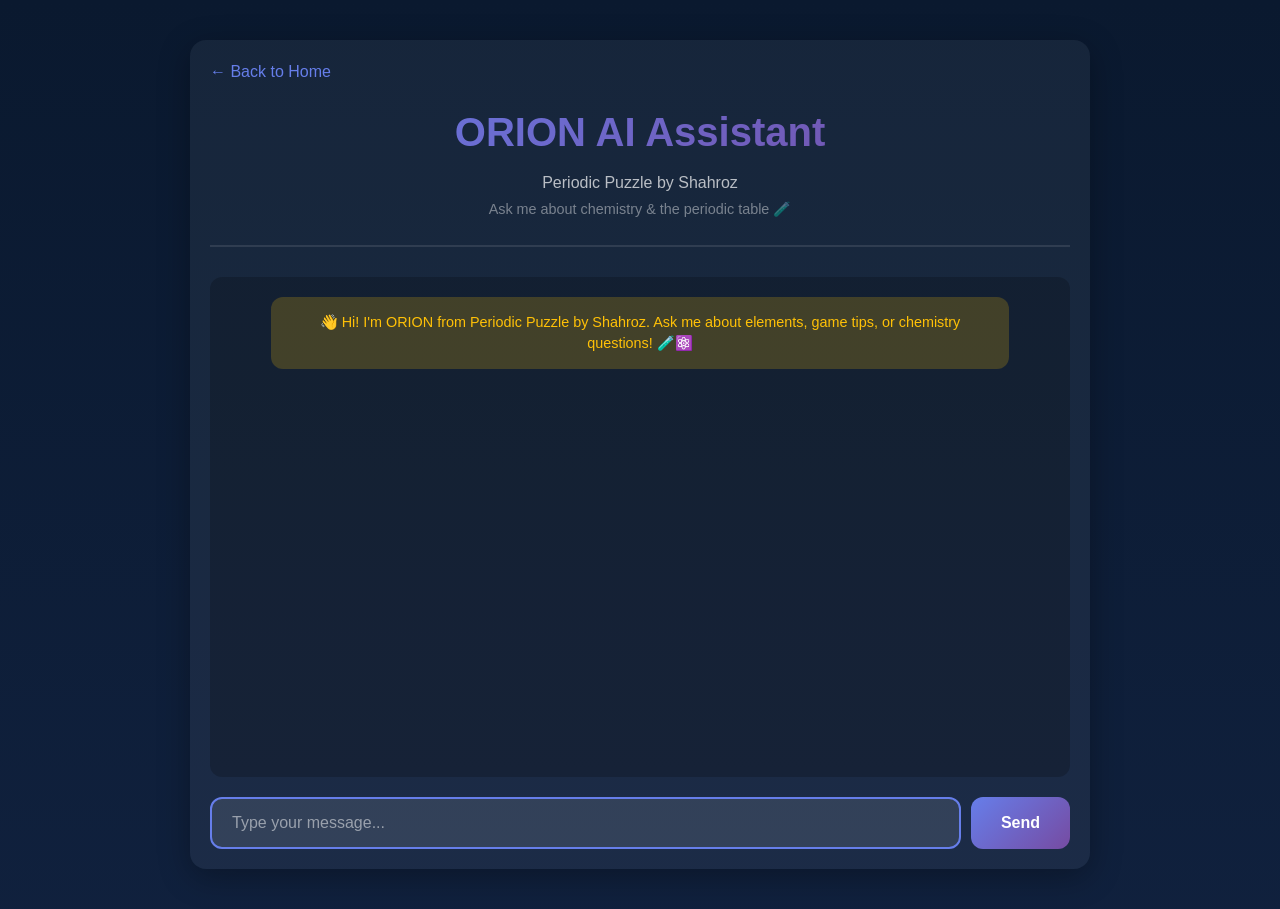
==== chat.html @ c354aa56 "Add files via upload" ====
<!DOCTYPE html>
<html lang="en">
<head>
  <meta charset="UTF-8">
  <meta name="viewport" content="width=device-width, initial-scale=1">
  <title>ORION AI - Periodic Puzzle Assistant</title>
  <link rel="stylesheet" href="./style.css">
  <link rel="icon" type="image/svg+xml" href="./logo.svg">
  <link rel="icon" type="image/png" href="./logo.png">
  
  <style>
    .chat-container {
      max-width: 900px;
      margin: 40px auto;
      padding: 20px;
      background: rgba(255, 255, 255, 0.05);
      border-radius: 16px;
      box-shadow: 0 8px 32px rgba(0, 0, 0, 0.3);
    }
    
    .chat-header {
      text-align: center;
      margin-bottom: 30px;
      padding-bottom: 20px;
      border-bottom: 2px solid rgba(255, 255, 255, 0.1);
    }
    
    .chat-header h1 {
      font-size: 2.5em;
      margin: 0 0 10px 0;
      background: linear-gradient(135deg, #667eea 0%, #764ba2 100%);
      -webkit-background-clip: text;
      -webkit-text-fill-color: transparent;
      background-clip: text;
    }
    
    .chat-header p {
      color: rgba(255, 255, 255, 0.7);
      margin: 5px 0;
    }
    
    .chat-messages {
      height: 500px;
      overflow-y: auto;
      padding: 20px;
      margin-bottom: 20px;
      background: rgba(0, 0, 0, 0.2);
      border-radius: 12px;
      display: flex;
      flex-direction: column;
      gap: 15px;
    }
    
    .message {
      padding: 15px 20px;
      border-radius: 12px;
      max-width: 80%;
      word-wrap: break-word;
      animation: fadeIn 0.3s ease-in;
    }
    
    @keyframes fadeIn {
      from {
        opacity: 0;
        transform: translateY(10px);
      }
      to {
        opacity: 1;
        transform: translateY(0);
      }
    }
    
    .message.user {
      background: linear-gradient(135deg, #667eea 0%, #764ba2 100%);
      color: white;
      align-self: flex-end;
      margin-left: auto;
    }
    
    .message.assistant {
      background: rgba(255, 255, 255, 0.1);
      color: white;
      align-self: flex-start;
      border-left: 3px solid #667eea;
    }
    
    .message.system {
      background: rgba(255, 193, 7, 0.2);
      color: #ffc107;
      align-self: center;
      text-align: center;
      font-size: 0.9em;
      max-width: 90%;
    }
    
    .message.error {
      background: rgba(244, 67, 54, 0.2);
      color: #f44336;
      align-self: center;
      border-left: 3px solid #f44336;
    }
    
    .chat-input-container {
      display: flex;
      gap: 10px;
    }
    
    .chat-input {
      flex: 1;
      padding: 15px 20px;
      border: 2px solid rgba(255, 255, 255, 0.2);
      border-radius: 12px;
      background: rgba(255, 255, 255, 0.05);
      color: white;
      font-size: 16px;
      transition: all 0.3s ease;
    }
    
    .chat-input:focus {
      outline: none;
      border-color: #667eea;
      background: rgba(255, 255, 255, 0.1);
    }
    
    .chat-input::placeholder {
      color: rgba(255, 255, 255, 0.5);
    }
    
    .send-btn {
      padding: 15px 30px;
      background: linear-gradient(135deg, #667eea 0%, #764ba2 100%);
      color: white;
      border: none;
      border-radius: 12px;
      font-size: 16px;
      font-weight: 600;
      cursor: pointer;
      transition: all 0.3s ease;
    }
    
    .send-btn:hover {
      transform: translateY(-2px);
      box-shadow: 0 5px 20px rgba(102, 126, 234, 0.4);
    }
    
    .send-btn:active {
      transform: translateY(0);
    }
    
    .send-btn:disabled {
      opacity: 0.5;
      cursor: not-allowed;
      transform: none;
    }
    
    .typing-indicator {
      display: none;
      align-items: center;
      gap: 5px;
      padding: 15px 20px;
      background: rgba(255, 255, 255, 0.1);
      border-radius: 12px;
      max-width: 80px;
      align-self: flex-start;
    }
    
    .typing-indicator.active {
      display: flex;
    }
    
    .typing-dot {
      width: 8px;
      height: 8px;
      background: #667eea;
      border-radius: 50%;
      animation: typingDot 1.4s infinite;
    }
    
    .typing-dot:nth-child(2) {
      animation-delay: 0.2s;
    }
    
    .typing-dot:nth-child(3) {
      animation-delay: 0.4s;
    }
    
    @keyframes typingDot {
      0%, 60%, 100% {
        transform: translateY(0);
        opacity: 0.7;
      }
      30% {
        transform: translateY(-10px);
        opacity: 1;
      }
    }
    
    .back-link {
      display: inline-block;
      margin-bottom: 20px;
      color: #667eea;
      text-decoration: none;
      font-weight: 500;
      transition: all 0.3s ease;
    }
    
    .back-link:hover {
      color: #764ba2;
      transform: translateX(-5px);
    }
    
    /* Scrollbar styling */
    .chat-messages::-webkit-scrollbar {
      width: 8px;
    }
    
    .chat-messages::-webkit-scrollbar-track {
      background: rgba(0, 0, 0, 0.2);
      border-radius: 10px;
    }
    
    .chat-messages::-webkit-scrollbar-thumb {
      background: rgba(102, 126, 234, 0.5);
      border-radius: 10px;
    }
    
    .chat-messages::-webkit-scrollbar-thumb:hover {
      background: rgba(102, 126, 234, 0.7);
    }
  </style>
</head>
<body>
  <div class="chat-container">
    <a href="./index.html" class="back-link">← Back to Home</a>
    
    <div class="chat-header">
      <h1>ORION AI Assistant</h1>
      <p>Periodic Puzzle by Shahroz</p>
      <p style="font-size: 0.9em; opacity: 0.6;">Ask me about chemistry & the periodic table 🧪</p>
    </div>
    
    <div class="chat-messages" id="chatMessages">
      <div class="message system">
        👋 Hi! I'm ORION from Periodic Puzzle by Shahroz. Ask me about elements, game tips, or chemistry questions! 🧪⚛️
      </div>
    </div>
    
    <div class="typing-indicator" id="typingIndicator">
      <div class="typing-dot"></div>
      <div class="typing-dot"></div>
      <div class="typing-dot"></div>
    </div>
    
    <div class="chat-input-container">
      <input 
        type="text" 
        class="chat-input" 
        id="chatInput" 
        placeholder="Type your message..."
        autocomplete="off"
      />
      <button class="send-btn" id="sendBtn">Send</button>
    </div>
  </div>
  
  <!-- API Configuration -->
  <script src="./api-config.js"></script>
  <script src="./chat.js"></script>
</body>
</html>
---- style.css ----
:root {
	/* Palette (existing colors) */
	--bg: #0a192f;
	--bg-2: #112240;
	--panel: #0f253a;
	--panel-2: #071428;
	--text: #e6f1ff;
	--muted: #cfeef0;
	--accent: #64ffda;

	/* Hero palette (keeps your existing theme, adds a modern gradient) */
	--hero-a: #6d28d9;
	--hero-b: #2563eb;
	--hero-c: #22c55e;
	--glass: rgba(255, 255, 255, 0.10);
	--glass-2: rgba(255, 255, 255, 0.14);
	--glass-border: rgba(255, 255, 255, 0.16);
	--ring: rgba(255, 255, 255, 0.22);

	/* Responsive sizing */
	--tile: 44px;
	--grid-cell: 52px;
	--grid-gap: 6px;

	/* Radii / shadows (reused existing values) */
	--r-sm: 6px;
	--r-md: 10px;
	--r-lg: 12px;
	--shadow-lg: 0 10px 30px rgba(0,0,0,0.6);
	--shadow-lg-2: 0 10px 30px rgba(0,0,0,0.7);
}

*,
*::before,
*::after {
	box-sizing: border-box;
}

body {
	background-color: var(--bg);
	background-image: linear-gradient(180deg, var(--bg) 0%, var(--bg-2) 120%);
	color: var(--text);
	font-family: "Helvetica Neue", Helvetica, Arial, sans-serif;
	line-height: 1.45;
	margin: 0;
}

/* Intro page: fill viewport so no empty bottom area */
body.page-intro {
	min-height: 100vh;
	display: flex;
	flex-direction: column;
	background:
		radial-gradient(900px 450px at 12% 35%, rgba(109, 40, 217, 0.55), transparent 60%),
		radial-gradient(700px 380px at 78% 30%, rgba(37, 99, 235, 0.55), transparent 55%),
		radial-gradient(520px 420px at 78% 82%, rgba(34, 197, 94, 0.38), transparent 55%),
		linear-gradient(110deg, rgba(16, 24, 64, 0.95), rgba(10, 25, 47, 0.90));
}

/* Game page: match intro background + remove bottom empty space */
body.page-game {
	min-height: 100vh;
	display: flex;
	flex-direction: column;
	background:
		radial-gradient(900px 450px at 12% 35%, rgba(109, 40, 217, 0.40), transparent 60%),
		radial-gradient(700px 380px at 78% 30%, rgba(37, 99, 235, 0.40), transparent 55%),
		radial-gradient(520px 420px at 78% 82%, rgba(34, 197, 94, 0.26), transparent 55%),
		linear-gradient(110deg, rgba(16, 24, 64, 0.92), rgba(10, 25, 47, 0.90));
}

body.page-game .site-main {
	flex: 1;
}

body.page-game .site-footer {
	margin-top: auto;
}

body.page-intro .site-hero {
	flex: 1;
	padding-bottom: 40px;
}

body.page-intro .site-footer {
	margin-top: auto;
}

/* Difficulty selector styles */
.difficulty-selector {
	margin: 20px 0;
}

.difficulty-options {
	display: flex;
	gap: 12px;
	justify-content: center;
	flex-wrap: wrap;
}

.difficulty-btn {
	display: flex;
	flex-direction: column;
	align-items: center;
	gap: 6px;
	padding: 12px 20px;
	background: var(--panel);
	border: 2px solid rgba(255, 255, 255, 0.1);
	border-radius: var(--r-md);
	color: var(--text);
	cursor: pointer;
	transition: all 0.3s ease;
	min-width: 100px;
}

.difficulty-btn:hover {
	border-color: var(--accent);
	transform: translateY(-2px);
	box-shadow: 0 4px 12px rgba(100, 255, 218, 0.2);
}

.difficulty-btn.active {
	border-color: var(--accent);
	background: rgba(100, 255, 218, 0.1);
	box-shadow: 0 0 20px rgba(100, 255, 218, 0.3);
}

.difficulty-emoji {
	font-size: 32px;
	transition: transform 0.3s ease;
	filter: grayscale(0.5);
}

.difficulty-btn.active .difficulty-emoji {
	filter: grayscale(0);
	transform: scale(1.2);
	animation: difficultyPulse 0.5s ease;
}

.difficulty-btn:hover .difficulty-emoji {
	filter: grayscale(0);
	transform: scale(1.1);
}

@keyframes difficultyPulse {
	0%, 100% { transform: scale(1.2); }
	50% { transform: scale(1.35); }
}

.difficulty-label {
	font-weight: 600;
	font-size: 14px;
	text-transform: uppercase;
	letter-spacing: 0.5px;
}

.difficulty-time {
	font-size: 12px;
	opacity: 0.7;
	color: var(--muted);
}

/* --- Modern hero + nav (reference-like look) --- */
.site-hero {
	position: relative;
	overflow: hidden;
	padding: 18px 0 110px;
	background:
		radial-gradient(900px 450px at 12% 35%, rgba(109, 40, 217, 0.55), transparent 60%),
		radial-gradient(700px 380px at 78% 30%, rgba(37, 99, 235, 0.55), transparent 55%),
		radial-gradient(520px 420px at 78% 82%, rgba(34, 197, 94, 0.38), transparent 55%),
		linear-gradient(110deg, rgba(16, 24, 64, 0.95), rgba(10, 25, 47, 0.90));
}

.site-hero::after {
	content: "";
	position: absolute;
	left: -8vw;
	right: -8vw;
	bottom: -1px;
	height: 120px;
	background: linear-gradient(180deg, rgba(10, 25, 47, 0) 0%, rgba(10, 25, 47, 0.85) 45%, rgba(10, 25, 47, 1) 100%);
	transform: skewY(-7deg);
	transform-origin: bottom left;
}

/* Intro mobile layout */
@media (max-width: 640px) {
	body.page-intro .hero-inner {
		padding: 0 14px;
	}

	body.page-intro .site-hero {
		padding: 14px 0 64px;
	}

	body.page-intro .top-nav {
		border-radius: 22px;
		padding: 10px 12px;
		gap: 10px;
		flex-wrap: wrap;
	}

	body.page-intro .brand {
		min-width: 0;
		flex: 1 1 auto;
	}

	body.page-intro .brand-text {
		font-size: 14px;
	}

	body.page-intro .pill--status {
		display: none;
	}

	body.page-intro .nav-actions {
		width: 100%;
		justify-content: flex-end;
	}

	body.page-intro .hero-grid {
		grid-template-columns: 1fr;
		padding: 26px 0 0;
		gap: 16px;
	}

	body.page-intro .hero-title {
		font-size: 40px;
	}

	body.page-intro .hero-subtitle {
		font-size: 15px;
		margin-bottom: 18px;
	}

	body.page-intro .hero-ctas {
		gap: 10px;
	}

	body.page-intro .cta {
		width: 100%;
	}

	body.page-intro .hero-art {
		min-height: 180px;
		opacity: 0.92;
	}

	body.page-intro .ring--1 {
		width: 190px;
		height: 190px;
		top: 18px;
		right: 10px;
	}

	body.page-intro .ring--2 {
		display: none;
	}

	body.page-intro .orb--1 {
		left: 16px;
		top: 20px;
		width: 52px;
		height: 52px;
	}

	body.page-intro .orb--2 {
		left: auto;
		right: 18px;
		bottom: 26px;
	}

	body.page-intro .sticks {
		right: 12px;
		bottom: 18px;
		transform: rotate(-10deg);
	}

	body.page-intro .stick {
		width: 56px;
		height: 5px;
	}

	body.page-intro .intro-ownership {
		width: 100%;
		justify-content: center;
	}

	body.page-intro .site-footer {
		margin: 10px auto 14px;
		padding: 10px 14px;
	}
}

@media (max-width: 380px) {
	body.page-intro .hero-title {
		font-size: 34px;
	}
}

.hero-inner {
	max-width: 1400px;
	width: min(96vw, 1400px);
	margin: 0 auto;
	padding: 0 28px;
	position: relative;
	z-index: 1;
}

.top-nav {
	display: flex;
	align-items: center;
	justify-content: space-between;
	gap: 16px;
	padding: 10px 12px;
	border-radius: 999px;
	border: 1px solid var(--glass-border);
	background: rgba(255, 255, 255, 0.06);
	backdrop-filter: blur(10px);
}

.brand {
	display: inline-flex;
	align-items: center;
	gap: 10px;
	min-width: 200px;
}

.brand-mark {
	width: 28px;
	height: 28px;
	border-radius: 10px;
	background: linear-gradient(135deg, rgba(100, 255, 218, 0.95), rgba(37, 99, 235, 0.95));
	box-shadow: 0 12px 30px rgba(0, 0, 0, 0.35);
	position: relative;
	overflow: hidden;
	display: grid;
	place-items: center;
	border: 1px solid rgba(255, 255, 255, 0.18);
}

/* Custom logo mark (license-safe, generated in CSS) */
.brand-mark::before {
	content: "";
	position: absolute;
	inset: -30%;
	background:
		radial-gradient(circle at 35% 35%, rgba(255, 255, 255, 0.65), rgba(255, 255, 255, 0) 55%),
		radial-gradient(circle at 75% 75%, rgba(255, 255, 255, 0.35), rgba(255, 255, 255, 0) 60%);
	opacity: 0.75;
	transform: rotate(18deg);
}

.brand-mark::after {
	content: "P";
	position: relative;
	font-weight: 900;
	font-size: 15px;
	line-height: 1;
	letter-spacing: -0.04em;
	color: rgba(10, 25, 47, 0.92);
	text-shadow: 0 1px 0 rgba(255, 255, 255, 0.25);
}

.brand-text {
	font-weight: 800;
	letter-spacing: 0.2px;
}

.nav-actions {
	display: inline-flex;
	align-items: center;
	gap: 10px;
	flex-wrap: wrap;
	justify-content: flex-end;
}

.nav-link {
	color: rgba(230, 241, 255, 0.88);
	text-decoration: none;
	font-weight: 600;
	font-size: 14px;
	padding: 8px 10px;
	border-radius: 999px;
	border: 1px solid transparent;
	transition: background-color 180ms ease, border-color 180ms ease, transform 180ms ease;
}

.nav-link:hover {
	background: rgba(255, 255, 255, 0.08);
	border-color: rgba(255, 255, 255, 0.14);
	transform: translateY(-1px);
}

.pill {
	display: inline-flex;
	align-items: center;
	justify-content: center;
	padding: 8px 12px;
	border-radius: 999px;
	font-size: 13px;
	font-weight: 700;
	text-decoration: none;
	border: 1px solid var(--glass-border);
	background: rgba(255, 255, 255, 0.08);
	color: rgba(230, 241, 255, 0.95);
}

.pill--status {
	padding: 6px 10px;
	font-size: 12px;
	border-color: rgba(34, 197, 94, 0.45);
	background: rgba(34, 197, 94, 0.10);
}

.pill--cta {
	border: none;
	background: linear-gradient(135deg, rgba(34, 197, 94, 0.92), rgba(100, 255, 218, 0.92));
	color: rgba(10, 25, 47, 0.95);
	box-shadow: 0 16px 36px rgba(0, 0, 0, 0.35);
}

.hero-grid {
	display: grid;
	grid-template-columns: 1.15fr 0.85fr;
	gap: 18px;
	align-items: center;
	padding: 52px 6px 0;
}

.hero-kicker {
	margin: 0 0 10px;
	font-weight: 700;
	letter-spacing: 0.22em;
	text-transform: uppercase;
	color: rgba(230, 241, 255, 0.80);
	font-size: 12px;
}

.hero-title {
	margin: 0 0 12px;
	font-size: clamp(34px, 4vw, 54px);
	line-height: 1.05;
	letter-spacing: -0.02em;
}

.hero-subtitle {
	margin: 0 0 22px;
	max-width: 56ch;
	color: rgba(230, 241, 255, 0.86);
	font-size: 16px;
}

.hero-ctas {
	display: flex;
	gap: 12px;
	flex-wrap: wrap;
}

.cta {
	display: inline-flex;
	align-items: center;
	justify-content: center;
	min-height: 44px;
	padding: 10px 16px;
	border-radius: 999px;
	text-decoration: none;
	font-weight: 800;
	border: 1px solid transparent;
	transition: transform 180ms ease, filter 180ms ease, background-color 180ms ease, border-color 180ms ease;
}

.cta--primary {
	color: rgba(10, 25, 47, 0.95);
	background: linear-gradient(135deg, rgba(34, 197, 94, 0.95), rgba(100, 255, 218, 0.95));
	box-shadow: 0 18px 40px rgba(0, 0, 0, 0.35);
}

.cta--secondary {
	color: rgba(230, 241, 255, 0.92);
	background: rgba(255, 255, 255, 0.06);
	border-color: rgba(255, 255, 255, 0.16);
	backdrop-filter: blur(10px);
}

.cta:hover {
	transform: translateY(-1px);
	filter: brightness(1.05);
}

.hero-art {
	position: relative;
	min-height: 280px;
}

.ring {
	position: absolute;
	border-radius: 999px;
	border: 12px solid var(--ring);
	filter: blur(0.2px);
	opacity: 0.95;
}

.ring--1 {
	width: 220px;
	height: 220px;
	top: 12px;
	right: 36px;
	transform: rotate(18deg);
	border-color: rgba(255, 255, 255, 0.18);
}

.ring--2 {
	width: 130px;
	height: 130px;
	bottom: 26px;
	right: 140px;
	transform: rotate(-12deg);
	border-color: rgba(100, 255, 218, 0.22);
}

.orb {
	position: absolute;
	border-radius: 999px;
	filter: blur(0.1px);
	box-shadow: 0 18px 60px rgba(0, 0, 0, 0.35);
}

.orb--1 {
	width: 64px;
	height: 64px;
	top: 26px;
	left: 40px;
	background: radial-gradient(circle at 30% 30%, rgba(255, 255, 255, 0.90), rgba(37, 99, 235, 0.90));
}

.orb--2 {
	width: 44px;
	height: 44px;
	bottom: 46px;
	left: 120px;
	background: radial-gradient(circle at 30% 30%, rgba(255, 255, 255, 0.86), rgba(34, 197, 94, 0.92));
}

.sticks {
	position: absolute;
	bottom: 38px;
	right: 42px;
	display: flex;
	gap: 10px;
	transform: rotate(-14deg);
}

.stick {
	display: inline-block;
	width: 72px;
	height: 6px;
	border-radius: 999px;
	opacity: 0.92;
}

.stick--1 { background: rgba(56, 189, 248, 0.85); }
.stick--2 { background: rgba(168, 85, 247, 0.85); }
.stick--3 { background: rgba(34, 197, 94, 0.85); }

.site-main {
	position: relative;
	margin-top: 0;
}

/* The intro hero can overlap its own next section (not used on game page). */
.page-intro .site-main {
	margin-top: -72px;
}

/* Touch devices: avoid sticky hover zoom */
@media (hover: none) and (pointer: coarse) {
	.element-box:hover {
		transform: none;
		background-color: #f0f0f05e;
	}
	.element-box {
		touch-action: none;
	}
	.button:hover {
		transform: none;
	}
}

.game-header {
	display: flex;
	justify-content: space-between;
	align-items: center;
	gap: 20px;
	margin-bottom: 20px;
	padding: 12px 14px;
	border: 1px solid rgba(255, 255, 255, 0.16);
	border-radius: 22px;
	background: rgba(255, 255, 255, 0.06);
	backdrop-filter: blur(10px);
}

.header-left {
	display: flex;
	align-items: center;
	gap: 30px;
}

.header-right {
	justify-content: end;
	display: flex;
	align-items: center;
	gap: 8px;
	flex-wrap: wrap;
}

.game-title {
	font-size: 24px;
	font-weight: bold;
	color: var(--accent);
	letter-spacing: 0.2px;
}

.game-container {
	max-width: 1400px;
	width: min(96vw, 1400px);
	margin: 0 auto;
	padding: 22px 28px;
}

.elements-container {
	display: flex;
	flex-wrap: wrap;
	justify-content: center;
	align-items: center;
	gap: 6px;
	padding: 14px 10px;
	min-height: 50px;
	border: 1px solid rgba(255, 255, 255, 0.12);
	border-radius: 18px;
	background: rgba(255, 255, 255, 0.05);
}

.element-box {
	color: var(--text);
	width: var(--tile);
	height: var(--tile);
	border: 1px solid rgba(0, 0, 0, 0.35);
	padding: 3px;
	display: grid;
	grid-template-rows: 20% 40% 20% 20%;
	cursor: move;
	-webkit-user-select: none;
	-ms-user-select: none;
	user-select: none;
	background-color: #f0f0f05e;
	border-radius: var(--r-sm);
	transition: transform 150ms ease-in, background-color 150ms ease, border-color 150ms ease;
}

.element-box:hover {
	transform: scale(1.5);
	z-index: 1;
	background-color: #f0f0f0ab;
}

/* Prevent hover effect on placed elements */
.drop-zone .element-box:hover {
	transform: none;
	background: unset;
}

.element-box .atomic-number {
	font-size: 10px;
	text-align: left;
	align-self: start;
}

.element-box .symbol {
	font-size: 14px;
	font-weight: bold;
	text-align: center;
	align-self: center;
}

.element-box .name {
	font-size: 10px;
	text-align: center;
	align-self: center;
	text-overflow: ellipsis;
	overflow: hidden;
	white-space: nowrap;
}

/* Difficulty-based visibility */
/* Easy mode: Show atomic numbers prominently */
body.difficulty-easy .element-box .atomic-number {
	font-size: 14px;
	font-weight: bold;
	color: var(--accent);
}

/* Medium mode: Hide atomic numbers, show names */
body.difficulty-medium .element-box .atomic-number {
	display: none;
}

body.difficulty-medium .drop-zone .atomic-number {
	display: none;
}

/* Hard mode: Hide atomic numbers and names */
body.difficulty-hard .element-box .atomic-number,
body.difficulty-hard .element-box .name {
	display: none;
}

body.difficulty-hard .element-box .symbol {
	font-size: 18px;
}

body.difficulty-hard .drop-zone .atomic-number,
body.difficulty-hard .drop-zone .name {
	display: none;
}

/* Easy mode: Show drop zone numbers as hints */
body.difficulty-easy .drop-zone::after {
	content: attr(data-position);
	position: absolute;
	top: 2px;
	left: 4px;
	font-size: 9px;
	opacity: 0.4;
	color: var(--accent);
	pointer-events: none;
}

body.difficulty-easy .drop-zone.spacer::after,
body.difficulty-easy .drop-zone:has(.element-box)::after {
	content: none;
}

.element-box:hover .name {
	/* Make the name readable on hover (previously shrank to 6px which was unintended). */
	font-size: 12px;
}

/* Responsive layout + scalable table sizing */
@media (max-width: 900px) {
	:root {
		--tile: 36px;
		--grid-cell: 40px;
		--grid-gap: 4px;
	}
	.game-header {
		flex-direction: column;
		align-items: stretch;
	}
	.header-left {
		flex-wrap: wrap;
		gap: 12px;
		justify-content: space-between;
	}
	.header-right {
		justify-content: flex-start;
	}
	.stats-container {
		flex-wrap: wrap;
		gap: 10px;
	}
	.game-container {
		padding: 16px 14px;
	}
	.periodic-table-container {
		padding: 8px;
	}
}

@media (max-width: 600px) {
	:root {
		--tile: 34px;
		--grid-cell: 38px;
		--grid-gap: 4px;
	}
	.game-title {
		font-size: 20px;
	}
	.button {
		padding: 10px 12px;
		font-size: 14px;
		min-height: 38px;
	}
	.score-display,
	.level-display,
	.timer-display {
		min-width: 92px;
		font-size: 15px;
		padding: 8px 10px;
	}
}

@media (max-width: 420px) {
	:root {
		--tile: 32px;
		--grid-cell: 36px;
		--grid-gap: 3px;
	}
}

.element-box .mass {
	font-size: 8px;
	text-align: center;
	align-self: center;
}

.element-box.dragging {
	opacity: 0.5;
}

.periodic-table-container {
	display: flex;
	flex-direction: column;
	align-items: center;
	gap: 20px;
	padding: 10px;
	max-width: 100%;
	overflow-x: auto;
	-webkit-overflow-scrolling: touch;
	border: 1px solid rgba(255, 255, 255, 0.12);
	border-radius: 18px;
	background: rgba(255, 255, 255, 0.04);
}

.periodic-grid {
	display: grid;
	grid-template-columns: repeat(18, var(--grid-cell));
	gap: var(--grid-gap);
	width: max-content;
}

.drop-zone {
	width: calc(var(--grid-cell) - 2px);
	height: calc(var(--grid-cell) - 2px);
	border: 1px dashed rgba(230, 241, 255, 0.30);
	display: flex;
	align-items: center;
	justify-content: center;
	opacity: 1;
	border-radius: var(--r-sm);
	background-color: rgba(255, 255, 255, 0.035);
}

@supports (background-color: color-mix(in srgb, #000 10%, transparent)) {
	.drop-zone {
		background-color: color-mix(in srgb, var(--zone-color, rgba(255, 255, 255, 0.12)) 18%, transparent);
	}
}

/* Element group colors (subtle tint on empty zones) */
.drop-zone[data-group="alkali-metal"] {
	--zone-color: #ff5f56;
}
.drop-zone[data-group="alkaline-earth"] {
	--zone-color: #ffbd2e;
}
.drop-zone[data-group="transition"] {
	--zone-color: #ff9f1a;
}
.drop-zone[data-group="post-transition"] {
	--zone-color: #27c93f;
}
.drop-zone[data-group="metalloid"] {
	--zone-color: #00b4d8;
}
.drop-zone[data-group="nonmetal"] {
	--zone-color: #1e90ff;
}
.drop-zone[data-group="noble-gas"] {
	--zone-color: #9b5de5;
}
.drop-zone[data-group="lanthanide"],
.drop-zone[data-group="lanthanide-placeholder"] {
	--zone-color: #dd32f4;
}

.drop-zone[data-group="actinide"],
.drop-zone[data-group="actinide-placeholder"] {
	--zone-color: #ff66c4;
}

/* Keep placeholder opacity */
.drop-zone[data-group="lanthanide-placeholder"],
.drop-zone[data-group="actinide-placeholder"] {
	opacity: 0.65;
	font-size: 12px;
	font-style: italic;
}

.drop-zone.correct {
	opacity: 1;
	border-style: solid;
}

.drop-zone.correct-hover {
	background-color: rgba(100, 255, 218, 0.10);
	outline: 2px dashed var(--accent);
}

/* --- Tutorial modal --- */
.tutorial-box {
	max-width: 620px;
}

.tutorial-stage {
	position: relative;
	margin-top: 14px;
	height: 150px;
	border-radius: var(--r-lg);
	border: 1px solid rgba(255, 255, 255, 0.14);
	background: rgba(255, 255, 255, 0.06);
	overflow: hidden;
}

.tutorial-target {
	position: absolute;
	right: 22px;
	top: 50%;
	transform: translateY(-50%);
	width: 92px;
	height: 92px;
	border-radius: 16px;
	border: 2px dashed rgba(100, 255, 218, 0.45);
	background: rgba(100, 255, 218, 0.07);
	display: flex;
	align-items: center;
	justify-content: center;
}

.tutorial-target.is-hot {
	border-color: rgba(100, 255, 218, 0.85);
	background: rgba(100, 255, 218, 0.12);
}

.tutorial-target-label {
	font-weight: 800;
	color: rgba(230, 241, 255, 0.86);
	font-size: 14px;
}

.tutorial-tile {
	position: absolute;
	left: 22px;
	top: 50%;
	transform: translateY(-50%);
	width: 92px;
	height: 92px;
	border-radius: 16px;
	border: 1px solid rgba(255, 255, 255, 0.16);
	background: rgba(255, 255, 255, 0.10);
	backdrop-filter: blur(10px);
	box-shadow: 0 18px 44px rgba(0, 0, 0, 0.35);
	color: rgba(230, 241, 255, 0.92);
	cursor: grab;
	user-select: none;
	display: grid;
	grid-template-rows: 18px 1fr 18px;
	padding: 10px;
}

.tutorial-tile.is-dragging {
	cursor: grabbing;
	box-shadow: 0 22px 58px rgba(0, 0, 0, 0.45);
}

.tutorial-atomic {
	font-size: 12px;
	font-weight: 800;
	opacity: 0.9;
}

.tutorial-symbol {
	font-size: 26px;
	font-weight: 900;
	align-self: center;
	justify-self: center;
}

.tutorial-name {
	font-size: 12px;
	font-weight: 700;
	opacity: 0.9;
	text-align: center;
}

.tutorial-pointer {
	position: absolute;
	left: 58px;
	top: 52px;
	width: 14px;
	height: 14px;
	border-radius: 999px;
	background: rgba(255, 255, 255, 0.95);
	box-shadow: 0 14px 34px rgba(0, 0, 0, 0.35);
	opacity: 0.85;
	animation: tutorialPointer 1.6s ease-in-out infinite;
}

.tutorial-pointer::after {
	content: "";
	position: absolute;
	left: 50%;
	top: 50%;
	transform: translate(-50%, -50%);
	width: 26px;
	height: 26px;
	border-radius: 999px;
	border: 2px solid rgba(255, 255, 255, 0.35);
}

@keyframes tutorialPointer {
	0% { transform: translate(0, 0) scale(1); opacity: 0.35; }
	20% { opacity: 0.85; }
	55% { transform: translate(310px, 0) scale(1); opacity: 0.85; }
	70% { transform: translate(310px, 0) scale(0.86); opacity: 0.55; }
	100% { transform: translate(0, 0) scale(1); opacity: 0.35; }
}

/* Footer ownership */
.site-footer {
	max-width: 1400px;
	width: min(96vw, 1400px);
	margin: 10px auto 22px;
	padding: 12px 18px;
	border-radius: 999px;
	border: 1px solid rgba(255, 255, 255, 0.12);
	background: rgba(255, 255, 255, 0.05);
	backdrop-filter: blur(10px);
	color: rgba(230, 241, 255, 0.80);
	font-weight: 700;
	text-align: center;
}

/* Intro ownership animation */
.intro-ownership {
	display: inline-flex;
	align-items: baseline;
	gap: 10px;
	margin-top: 18px;
	padding: 10px 14px;
	border-radius: 999px;
	border: 1px solid rgba(255, 255, 255, 0.14);
	background: rgba(255, 255, 255, 0.06);
	backdrop-filter: blur(10px);
	animation: introOwnerIn 900ms ease-out both;
}

.intro-ownership__label {
	font-weight: 700;
	color: rgba(230, 241, 255, 0.72);
	font-size: 13px;
}

.intro-ownership__name {
	font-weight: 900;
	letter-spacing: 0.2px;
	background: linear-gradient(135deg, rgba(34, 197, 94, 0.95), rgba(100, 255, 218, 0.95));
	-webkit-background-clip: text;
	background-clip: text;
	color: transparent;
	position: relative;
}

.intro-ownership__name::after {
	content: "";
	position: absolute;
	left: 0;
	right: 0;
	bottom: -6px;
	height: 2px;
	border-radius: 999px;
	background: linear-gradient(90deg, rgba(34, 197, 94, 0), rgba(100, 255, 218, 0.95), rgba(34, 197, 94, 0));
	animation: introGlow 1.6s ease-in-out infinite;
}

@keyframes introOwnerIn {
	from { opacity: 0; transform: translateY(8px); }
	to { opacity: 1; transform: translateY(0); }
}

@keyframes introGlow {
	0%, 100% { opacity: 0.45; filter: blur(0px); }
	50% { opacity: 1; filter: blur(0.4px); }
}

.drop-zone.incorrect {
	/* Preferred: subtle tint using the indicator color. Fallback provided for older browsers. */
	background-color: var(--indicator-color, rgba(255,40,40,0.25));
	outline: 3px solid var(--indicator-color);
	box-shadow: 0 0 8px var(--indicator-color);
}

/* Use color-mix in browsers that support it for a nicer tint. */
@supports (background-color: color-mix(in srgb, var(--indicator-color) 25%, transparent)) {
	.drop-zone.incorrect {
		background-color: color-mix(in srgb, var(--indicator-color) 25%, transparent);
	}
}

.drop-zone.correct .element-box {
	border: none;
	animation: placeElement 0.5s ease-out forwards;
}

/* Short duplicate of .celebration-overlay removed (full layout defined later). */

.sub-periodic-grid {
	display: grid;
	grid-template-columns: repeat(15, calc(var(--grid-cell) - 2px));
	gap: var(--grid-gap);
	justify-content: center;
	width: max-content;
}

.drop-zone[data-group="spacer"] {
	border: none;
	background: none;
	pointer-events: none; /* Prevents any drag interactions */
}

/* Legend styling */
.legend {
	display: flex;
	flex-wrap: wrap;
	justify-content: center;
	gap: 18px;
	padding: 14px;
	border: 1px solid rgba(255, 255, 255, 0.12);
	border-radius: 18px;
	background: rgba(255, 255, 255, 0.05);
}

.legend-item {
	display: flex;
	align-items: center;
	gap: 8px;
	font-size: 15px;
}

.color-box {
	width: 20px;
	height: 20px;
	border: 1px solid rgba(230, 241, 255, 0.22);
	border-radius: var(--r-sm);
}

/* Legend colors to match */
.color-box.alkali-metal {
	background-color: #ff5f56;
}
.color-box.alkaline-earth {
	background-color: #ffbd2e;
}
.color-box.transition {
	background-color: #ff9f1a;
}
.color-box.post-transition {
	background-color: #27c93f;
}
.color-box.metalloid {
	background-color: #00b4d8;
}
.color-box.nonmetal {
	background-color: #1e90ff;
}
.color-box.noble-gas {
	background-color: #9b5de5;
}
.color-box.lanthanide {
	background-color: #dd32f4;
}
.color-box.actinide {
	background-color: #ff66c4;
}

/* Ensure placeholder boxes don't have borders */
.drop-zone[data-group="spacer"],
.drop-zone[data-group="empty"] {
	border: none;
	background: none;
}

.stats-container {
	display: flex;
	justify-content: start;
	gap: 20px;
}

.score-display,
.level-display,
.timer-display {
	font-size: 18px;
	font-weight: bold;
	color: var(--accent);
	background-color: rgba(17, 34, 64, 0.65);
	padding: 10px 12px;
	border-radius: var(--r-md);
	border: 1px solid rgba(230, 241, 255, 0.10);
	min-width: 100px;
	text-align: center;
}

.timer-warning {
	color: #ff5f56;
	animation: pulse 1s infinite;
}

.button {
	padding: 10px 14px;
	font-size: 15px;
	cursor: pointer;
	background: rgba(255, 255, 255, 0.06);
	color: rgba(230, 241, 255, 0.92);
	border: 1px solid rgba(255, 255, 255, 0.16);
	border-radius: 999px;
	backdrop-filter: blur(8px);
	transition: background-color 180ms ease, transform 180ms ease, border-color 180ms ease, filter 180ms ease;
	min-height: 40px;
}

.button:hover {
	background-color: rgba(255, 255, 255, 0.10);
	border-color: rgba(255, 255, 255, 0.22);
	transform: translateY(-1px);
	filter: brightness(1.03);
}

.button:focus-visible,
.celebration-button:focus-visible,
.modal-input:focus-visible,
.modal-textarea:focus-visible {
	outline: 2px solid rgba(100, 255, 218, 0.65);
	outline-offset: 2px;
}

.reset {
	border-color: #ff5f56;
	color: #ff5f56;
}

.reset:hover {
	background-color: rgba(255, 95, 86, 0.1);
}

.game-container.paused {
	position: relative;
}

.game-container.paused::after {
	content: "PAUSED";
	position: absolute;
	top: 50%;
	left: 50%;
	transform: translate(-50%, -50%);
	background-color: rgba(0, 0, 0, 0.82);
	color: var(--accent);
	padding: 20px 40px;
	font-size: 24px;
	border-radius: var(--r-md);
	z-index: 1000;
}

.game-container.paused .element-box {
	pointer-events: none;
	opacity: 0.5;
}

.game-container.paused .drop-zone {
	pointer-events: none;
}

.element-box.fade-out {
	animation: fadeOut 200ms ease-out forwards;
}

.element-box.fade-in {
	animation: fadeIn 200ms ease-in forwards;
}

.celebration-overlay {
	position: fixed;
	top: 0;
	left: 0;
	right: 0;
	bottom: 0;
	background: rgba(10, 25, 47, 0.95);
	display: flex;
	justify-content: center;
	align-items: center;
	z-index: 1000;
	animation: fadeIn 0.5s ease-out;
}

.celebration-message {
	background: var(--bg-2);
	padding: 40px;
	border-radius: var(--r-lg);
	text-align: center;
	animation: scaleIn 0.5s ease-out;
	border: 1px solid rgba(230, 241, 255, 0.10);
}

.celebration-message h2 {
	color: var(--accent);
	font-size: 2.5em;
	margin-bottom: 20px;
}

.celebration-message p {
	color: var(--text);
	font-size: 1.2em;
	margin: 10px 0;
}

.celebration-button {
	background-color: var(--accent);
	color: var(--bg);
	border: none;
	padding: 12px 24px;
	border-radius: var(--r-sm);
	font-size: 1.1em;
	margin-top: 20px;
	cursor: pointer;
	transition: all 0.3s ease;
}

.celebration-button:hover {
	transform: scale(1.05);
	box-shadow: 0 0 20px rgba(100, 255, 218, 0.3);
}

@keyframes scaleIn {
	from {
		transform: scale(0.8);
		opacity: 0;
	}
	to {
		transform: scale(1);
		opacity: 1;
	}
}

@keyframes pulse {
	0%,
	100% {
		opacity: 1;
	}
	50% {
		opacity: 0.5;
	}
}

@keyframes fadeOut {
	from {
		opacity: 1;
	}
	to {
		opacity: 0;
	}
}

@keyframes fadeIn {
	from {
		opacity: 0;
	}
	to {
		opacity: 1;
	}
}

/* Modal styles for in-page dialogs */
.modal-overlay {
	position: fixed;
	top: 0;
	left: 0;
	right: 0;
	bottom: 0;
	background: rgba(10, 25, 47, 0.85);
	display: flex;
	justify-content: center;
	align-items: center;
	z-index: 1200;
}

.modal-box {
	background: var(--panel);
	padding: 24px;
	border-radius: var(--r-lg);
	width: min(560px, 92%);
	max-width: 92vw;
	box-shadow: var(--shadow-lg);
	border: 1px solid rgba(230, 241, 255, 0.10);
	text-align: center;
}

.modal-input {
	width: 100%;
	padding: 10px 12px;
	margin: 10px 0;
	border-radius: var(--r-sm);
	border: 1px solid #223547;
	background: var(--panel-2);
	color: var(--text);
}

.modal-textarea {
	width: 100%;
	height: 90px;
	padding: 12px;
	border-radius: var(--r-sm);
	border: 1px solid #223547;
	background: var(--panel-2);
	color: var(--text);
	resize: vertical;
}

.modal-actions {
	display: flex;
	gap: 8px;
	justify-content: center;
	margin-top: 12px;
	flex-wrap: wrap;
}

.modal-note {
	color: var(--muted);
	margin-bottom: 8px;
}

.modal-status {
	margin-top: 10px;
	color: var(--accent);
	font-weight: 600;
}

@media (max-width: 600px) {
	/* Make the table start at the left edge on mobile */
	.periodic-table-container {
		align-items: flex-start;
		gap: 14px;
	}

	/* Make empty/spacer cells visible so the table shape is clear */
	.drop-zone[data-group="spacer"],
	.drop-zone[data-group="empty"] {
		border: 1px dashed rgba(230, 241, 255, 0.14);
		background: rgba(230, 241, 255, 0.03);
	}

	/* Reduce tile text clutter on small screens */
	.element-box .name,
	.element-box .mass {
		display: none;
	}
	.element-box .symbol {
		font-size: 13px;
	}
	.element-box .atomic-number {
		font-size: 9px;
	}

	/* Legend: 2-column grid */
	.legend {
		display: grid;
		grid-template-columns: repeat(2, minmax(0, 1fr));
		gap: 10px 12px;
		justify-items: start;
		padding: 12px;
	}
	.legend-item {
		font-size: 14px;
	}
	.color-box {
		width: 16px;
		height: 16px;
	}

	.modal-box { padding: 16px; }
	.modal-actions .celebration-button { padding: 8px 12px; font-size: 14px; }
}

@keyframes placeElement {
	0% {
		transform: scale(0.8);
		opacity: 0;
	}
	50% {
		transform: scale(1.1);
	}
	100% {
		transform: scale(1);
		opacity: 1;
	}
}

@keyframes shake {
	0%, 100% { transform: translateX(0); }
	25% { transform: translateX(-5px); }
	75% { transform: translateX(5px); }
}

.element-box.shake {
	animation: shake 0.2s ease-in-out;
}

/* ===========================
   Email Certificate Modal
   =========================== */

#email-modal {
	position: fixed;
	top: 0;
	left: 0;
	width: 100%;
	height: 100%;
	display: none;
	justify-content: center;
	align-items: center;
	background: rgba(0, 0, 0, 0.6);
	z-index: 9999;
}

#email-modal .modal-box {
	background: var(--panel);
	padding: 24px;
	border-radius: var(--r-lg);
	width: min(420px, 92%);
	box-shadow: var(--shadow-lg-2);
	border: 1px solid rgba(230, 241, 255, 0.10);
	text-align: center;
	animation: fadeIn 0.4s ease-out;
}

#email-modal h3 {
	color: var(--accent);
	margin-bottom: 12px;
}

#email-modal p {
	color: var(--text);
	font-size: 15px;
	margin-bottom: 10px;
}

#email-modal input {
	width: 100%;
	padding: 10px 12px;
	border-radius: var(--r-sm);
	border: 1px solid #223547;
	background: var(--panel-2);
	color: var(--text);
	margin-bottom: 12px;
}

#email-modal button {
	background-color: var(--accent);
	color: var(--bg);
	border: none;
	padding: 10px 16px;
	border-radius: var(--r-sm);
	cursor: pointer;
	font-weight: bold;
	transition: all 0.3s ease;
}

#email-modal button:hover {
	transform: scale(1.05);
	box-shadow: 0 0 15px rgba(100, 255, 218, 0.3);
}

#email-status {
	margin-top: 10px;
	font-size: 14px;
	color: #64ffda;
}
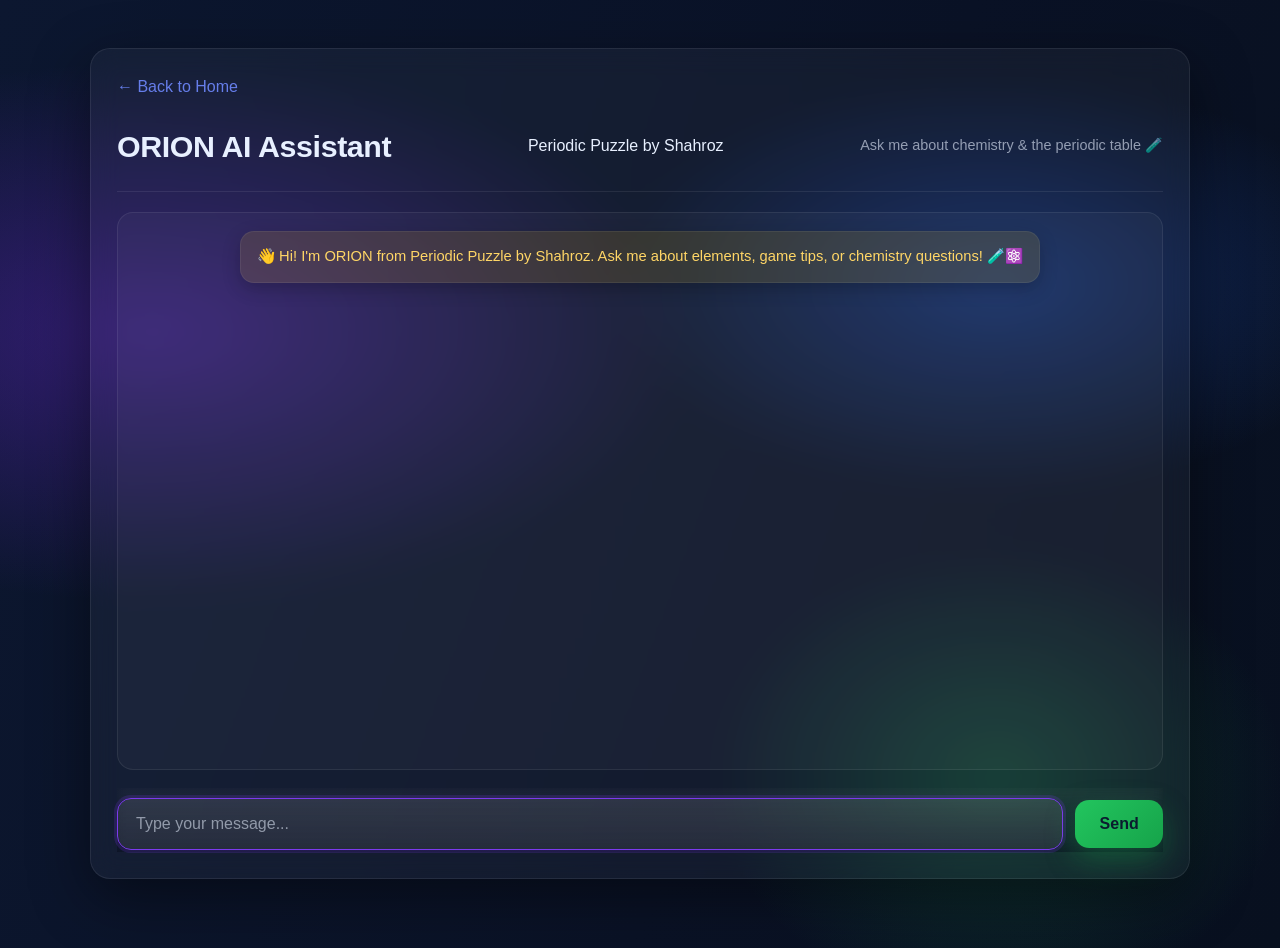
==== commit fab4fdb8: "Add files via upload" ====
--- a/chat.html
+++ b/chat.html
@@ -3,198 +3,276 @@
 <head>
   <meta charset="UTF-8">
   <meta name="viewport" content="width=device-width, initial-scale=1">
-  <title>ORION AI - Periodic Puzzle Assistant</title>
+  <!-- Primary SEO -->
+  <title>AI Chemistry Chat Assistant – Ask Chemistry Questions | Periodix</title>
+  <meta name="description" content="Ask chemistry questions and learn about elements, reactions, and periodic trends using the AI chemistry assistant by Periodix.">
+  <meta name="keywords" content="AI Chemistry Chat, Chemistry Assistant, Ask Chemistry, Periodic Table AI, Chemistry Help">
+  <meta name="author" content="Shahroz">
+
+  <meta name="robots" content="index, follow">
+  <link rel="canonical" href="https://periodix.me/chat.html">
+
+  <!-- Open Graph -->
+  <meta property="og:title" content="AI Chemistry Chat Assistant – Periodix">
+  <meta property="og:description" content="Smart AI assistant for chemistry learning and periodic table help.">
+  <meta property="og:type" content="website">
+  <meta property="og:url" content="https://periodix.me/chat.html">
+  <meta property="og:image" content="https://periodix.me/logo.png">
   <link rel="stylesheet" href="./style.css">
   <link rel="icon" type="image/svg+xml" href="./logo.svg">
-  <link rel="icon" type="image/png" href="./logo.png">
-  
   <style>
+    body {
+      min-height: 100vh;
+      margin: 0;
+      background:
+        radial-gradient(900px 450px at 12% 35%, rgba(109, 40, 217, 0.40), transparent 60%),
+        radial-gradient(700px 380px at 78% 30%, rgba(37, 99, 235, 0.32), transparent 55%),
+        radial-gradient(520px 420px at 78% 82%, rgba(34, 197, 94, 0.22), transparent 55%),
+        linear-gradient(110deg, #0c1730, #0a1226 60%, #08101f);
+      color: #e8f0ff;
+      font-family: "Inter", "Helvetica Neue", Arial, sans-serif;
+    }
+
     .chat-container {
-      max-width: 900px;
-      margin: 40px auto;
-      padding: 20px;
-      background: rgba(255, 255, 255, 0.05);
+      max-width: 1100px;
+      margin: 48px auto;
+      padding: 26px;
+      background: rgba(255, 255, 255, 0.04);
+      border: 1px solid rgba(255, 255, 255, 0.08);
+      border-radius: 20px;
+      backdrop-filter: blur(14px);
+      box-shadow: 0 18px 60px rgba(0, 0, 0, 0.45);
+    }
+
+    .chat-header {
+      display: flex;
+      align-items: center;
+      justify-content: space-between;
+      gap: 16px;
+      padding-bottom: 18px;
+      border-bottom: 1px solid rgba(255, 255, 255, 0.08);
+      margin-bottom: 20px;
+    }
+
+    .chat-title {
+      display: flex;
+      align-items: center;
+      gap: 12px;
+    }
+
+    .chat-avatar {
+      width: 46px;
+      height: 46px;
+      border-radius: 14px;
+      background: linear-gradient(135deg, #7c3aed, #2563eb);
+      display: grid;
+      place-items: center;
+      color: #fff;
+      font-weight: 700;
+      letter-spacing: 0.5px;
+      box-shadow: 0 10px 30px rgba(124, 58, 237, 0.35);
+    }
+
+    .chat-header h1 {
+      margin: 0;
+      font-size: 1.9rem;
+      letter-spacing: -0.4px;
+    }
+
+    .chat-subtitle {
+      margin: 6px 0 0;
+      color: rgba(232, 240, 255, 0.72);
+      font-size: 0.95rem;
+    }
+
+    .status-pill {
+      padding: 10px 14px;
+      border-radius: 999px;
+      background: rgba(76, 175, 80, 0.14);
+      color: #9ef7b0;
+      font-weight: 600;
+      border: 1px solid rgba(76, 175, 80, 0.28);
+      box-shadow: inset 0 0 0 1px rgba(76, 175, 80, 0.12);
+    }
+
+    .chat-messages {
+      height: min(62vh, 640px);
+      overflow-y: auto;
+      padding: 18px;
+      margin-bottom: 18px;
+      background: rgba(255, 255, 255, 0.03);
+      border: 1px solid rgba(255, 255, 255, 0.08);
       border-radius: 16px;
-      box-shadow: 0 8px 32px rgba(0, 0, 0, 0.3);
-    }
-    
-    .chat-header {
-      text-align: center;
-      margin-bottom: 30px;
-      padding-bottom: 20px;
-      border-bottom: 2px solid rgba(255, 255, 255, 0.1);
-    }
-    
-    .chat-header h1 {
-      font-size: 2.5em;
-      margin: 0 0 10px 0;
-      background: linear-gradient(135deg, #667eea 0%, #764ba2 100%);
-      -webkit-background-clip: text;
-      -webkit-text-fill-color: transparent;
-      background-clip: text;
-    }
-    
-    .chat-header p {
-      color: rgba(255, 255, 255, 0.7);
-      margin: 5px 0;
-    }
-    
-    .chat-messages {
-      height: 500px;
-      overflow-y: auto;
-      padding: 20px;
-      margin-bottom: 20px;
-      background: rgba(0, 0, 0, 0.2);
-      border-radius: 12px;
       display: flex;
       flex-direction: column;
-      gap: 15px;
-    }
-    
+      gap: 14px;
+      scroll-behavior: smooth;
+    }
+
     .message {
-      padding: 15px 20px;
-      border-radius: 12px;
-      max-width: 80%;
+      padding: 14px 16px;
+      border-radius: 14px;
+      max-width: 78%;
       word-wrap: break-word;
-      animation: fadeIn 0.3s ease-in;
-    }
-    
+      animation: fadeIn 0.28s ease;
+      border: 1px solid rgba(255, 255, 255, 0.06);
+      box-shadow: 0 6px 18px rgba(0, 0, 0, 0.22);
+    }
+
     @keyframes fadeIn {
-      from {
-        opacity: 0;
-        transform: translateY(10px);
-      }
-      to {
-        opacity: 1;
-        transform: translateY(0);
-      }
-    }
-    
+      from { opacity: 0; transform: translateY(12px); }
+      to   { opacity: 1; transform: translateY(0); }
+    }
+
     .message.user {
-      background: linear-gradient(135deg, #667eea 0%, #764ba2 100%);
-      color: white;
+      background: linear-gradient(135deg, #7c3aed, #2563eb);
+      color: #fff;
       align-self: flex-end;
       margin-left: auto;
     }
-    
+
     .message.assistant {
-      background: rgba(255, 255, 255, 0.1);
-      color: white;
+      background: rgba(255, 255, 255, 0.06);
+      color: #e8f0ff;
       align-self: flex-start;
-      border-left: 3px solid #667eea;
-    }
-    
+      border-left: 3px solid #7c3aed;
+    }
+
     .message.system {
-      background: rgba(255, 193, 7, 0.2);
-      color: #ffc107;
+      background: rgba(255, 193, 7, 0.12);
+      color: #ffd666;
       align-self: center;
       text-align: center;
-      font-size: 0.9em;
+      font-size: 0.92rem;
       max-width: 90%;
     }
-    
+
     .message.error {
-      background: rgba(244, 67, 54, 0.2);
-      color: #f44336;
+      background: rgba(244, 67, 54, 0.14);
+      color: #ff9f9f;
       align-self: center;
       border-left: 3px solid #f44336;
     }
-    
+
     .chat-input-container {
-      display: flex;
-      gap: 10px;
-    }
-    
+      display: grid;
+      grid-template-columns: 1fr auto;
+      gap: 12px;
+      align-items: center;
+      position: sticky;
+      bottom: 0;
+      padding: 10px 0 2px;
+      background: linear-gradient(180deg, rgba(8,16,31,0.0), rgba(8,16,31,0.6));
+      backdrop-filter: blur(6px);
+    }
+
     .chat-input {
-      flex: 1;
-      padding: 15px 20px;
-      border: 2px solid rgba(255, 255, 255, 0.2);
-      border-radius: 12px;
-      background: rgba(255, 255, 255, 0.05);
-      color: white;
+      width: 100%;
+      padding: 16px 18px;
+      border: 1px solid rgba(255, 255, 255, 0.12);
+      border-radius: 14px;
+      background: rgba(255, 255, 255, 0.06);
+      color: #e8f0ff;
       font-size: 16px;
-      transition: all 0.3s ease;
-    }
-    
+      transition: all 0.25s ease;
+      box-shadow: inset 0 1px 0 rgba(255, 255, 255, 0.04);
+    }
+
     .chat-input:focus {
       outline: none;
-      border-color: #667eea;
-      background: rgba(255, 255, 255, 0.1);
-    }
-    
+      border-color: #7c3aed;
+      background: rgba(255, 255, 255, 0.09);
+      box-shadow: 0 0 0 3px rgba(124, 58, 237, 0.18);
+    }
+
     .chat-input::placeholder {
-      color: rgba(255, 255, 255, 0.5);
-    }
-    
+      color: rgba(232, 240, 255, 0.55);
+    }
+
     .send-btn {
-      padding: 15px 30px;
-      background: linear-gradient(135deg, #667eea 0%, #764ba2 100%);
-      color: white;
+      padding: 15px 24px;
+      background: linear-gradient(135deg, #22c55e, #16a34a);
+      color: #0b1b2f;
       border: none;
-      border-radius: 12px;
+      border-radius: 14px;
       font-size: 16px;
-      font-weight: 600;
+      font-weight: 700;
+      letter-spacing: 0.1px;
       cursor: pointer;
-      transition: all 0.3s ease;
-    }
-    
+      transition: all 0.2s ease;
+      box-shadow: 0 12px 30px rgba(22, 163, 74, 0.35);
+    }
+
     .send-btn:hover {
-      transform: translateY(-2px);
-      box-shadow: 0 5px 20px rgba(102, 126, 234, 0.4);
-    }
-    
+      transform: translateY(-1px) scale(1.01);
+      box-shadow: 0 16px 38px rgba(22, 163, 74, 0.42);
+    }
+
     .send-btn:active {
       transform: translateY(0);
-    }
-    
+      box-shadow: 0 10px 26px rgba(22, 163, 74, 0.30);
+    }
+
     .send-btn:disabled {
-      opacity: 0.5;
+      opacity: 0.55;
       cursor: not-allowed;
+      box-shadow: none;
       transform: none;
     }
-    
+
     .typing-indicator {
       display: none;
       align-items: center;
-      gap: 5px;
-      padding: 15px 20px;
-      background: rgba(255, 255, 255, 0.1);
+      gap: 6px;
+      padding: 12px 14px;
+      background: rgba(255, 255, 255, 0.06);
       border-radius: 12px;
-      max-width: 80px;
+      max-width: 90px;
       align-self: flex-start;
-    }
-    
+      border: 1px solid rgba(255, 255, 255, 0.08);
+    }
+
     .typing-indicator.active {
       display: flex;
     }
-    
+
     .typing-dot {
       width: 8px;
       height: 8px;
-      background: #667eea;
+      background: #7c3aed;
       border-radius: 50%;
-      animation: typingDot 1.4s infinite;
-    }
-    
-    .typing-dot:nth-child(2) {
-      animation-delay: 0.2s;
-    }
-    
-    .typing-dot:nth-child(3) {
-      animation-delay: 0.4s;
-    }
-    
+      animation: typingDot 1.3s infinite ease-in-out;
+    }
+
+    .typing-dot:nth-child(2) { animation-delay: 0.15s; }
+    .typing-dot:nth-child(3) { animation-delay: 0.30s; }
+
     @keyframes typingDot {
-      0%, 60%, 100% {
-        transform: translateY(0);
-        opacity: 0.7;
-      }
-      30% {
-        transform: translateY(-10px);
-        opacity: 1;
-      }
-    }
-    
+      0%, 60%, 100% { transform: translateY(0); opacity: 0.7; }
+      30% { transform: translateY(-8px); opacity: 1; }
+    }
+
+    .back-link {
+      display: inline-block;
+      margin-bottom: 18px;
+      color: rgba(232, 240, 255, 0.75);
+      text-decoration: none;
+      font-weight: 600;
+      transition: color 0.2s ease;
+    }
+
+    .back-link:hover {
+      color: #9ef7b0;
+    }
+
+    @media (max-width: 720px) {
+      .chat-container { padding: 20px; margin: 28px 12px; }
+      .chat-header { flex-direction: column; align-items: flex-start; }
+      .chat-messages { height: 62vh; }
+      .message { max-width: 100%; }
+      .send-btn { width: 100%; }
+      .chat-input-container { grid-template-columns: 1fr; position: static; }
+    }
     .back-link {
       display: inline-block;
       margin-bottom: 20px;
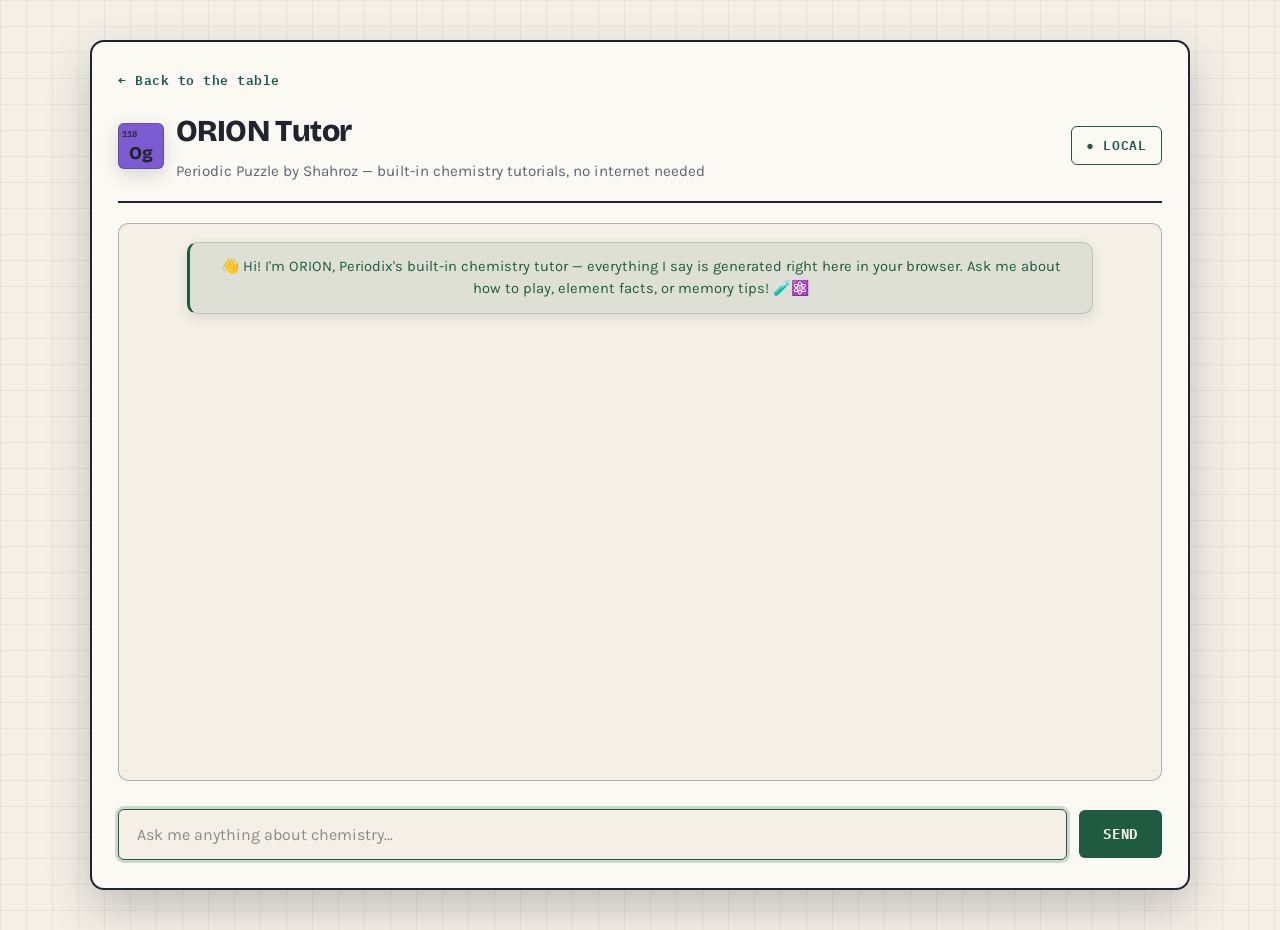
==== commit 46edffc0: "Backend-free rebuild: local tutor, accuracy tracking, results history - Remove all backend dependenc" ====
--- a/chat.html
+++ b/chat.html
@@ -4,44 +4,54 @@
   <meta charset="UTF-8">
   <meta name="viewport" content="width=device-width, initial-scale=1">
   <!-- Primary SEO -->
-  <title>AI Chemistry Chat Assistant – Ask Chemistry Questions | Periodix</title>
-  <meta name="description" content="Ask chemistry questions and learn about elements, reactions, and periodic trends using the AI chemistry assistant by Periodix.">
-  <meta name="keywords" content="AI Chemistry Chat, Chemistry Assistant, Ask Chemistry, Periodic Table AI, Chemistry Help">
+  <title>ORION Tutor – Built-in Chemistry Lessons | Periodix</title>
+  <meta name="description" content="Ask ORION, Periodix's built-in chemistry tutor, about elements, groups, how to play, and memory tips — answered instantly in your browser, no account or internet needed.">
+  <meta name="keywords" content="Chemistry Tutor, Periodic Table Help, Learn Chemistry, Element Facts, Chemistry Study Guide">
   <meta name="author" content="Shahroz">
 
   <meta name="robots" content="index, follow">
   <link rel="canonical" href="https://periodix.me/chat.html">
 
   <!-- Open Graph -->
-  <meta property="og:title" content="AI Chemistry Chat Assistant – Periodix">
-  <meta property="og:description" content="Smart AI assistant for chemistry learning and periodic table help.">
+  <meta property="og:title" content="ORION Tutor – Built-in Chemistry Lessons | Periodix">
+  <meta property="og:description" content="Ask ORION, Periodix's built-in chemistry tutor, about elements, groups, how to play, and memory tips — answered in your browser, no account needed.">
   <meta property="og:type" content="website">
   <meta property="og:url" content="https://periodix.me/chat.html">
   <meta property="og:image" content="https://periodix.me/logo.png">
+
+  <!-- Fonts -->
+  <link rel="preconnect" href="https://fonts.googleapis.com">
+  <link rel="preconnect" href="https://fonts.gstatic.com" crossorigin>
+  <!-- Fonts load non-blocking so the page paints instantly even if the CDN is slow -->
+  <link rel="preload" href="https://fonts.googleapis.com/css2?family=Bricolage+Grotesque:opsz,wght@12..96,500;12..96,700;12..96,800&family=IBM+Plex+Mono:wght@400;500;600;700&family=Karla:ital,wght@0,400;0,500;0,600;0,700;1,400&display=swap" as="style" onload="this.onload=null;this.rel='stylesheet'">
+  <noscript><link rel="stylesheet" href="https://fonts.googleapis.com/css2?family=Bricolage+Grotesque:opsz,wght@12..96,500;12..96,700;12..96,800&family=IBM+Plex+Mono:wght@400;500;600;700&family=Karla:ital,wght@0,400;0,500;0,600;0,700;1,400&display=swap"></noscript>
+
   <link rel="stylesheet" href="./style.css">
   <link rel="icon" type="image/svg+xml" href="./logo.svg">
   <style>
+    /* Chart-paper theme, matching the Periodix design system */
     body {
       min-height: 100vh;
       margin: 0;
       background:
-        radial-gradient(900px 450px at 12% 35%, rgba(109, 40, 217, 0.40), transparent 60%),
-        radial-gradient(700px 380px at 78% 30%, rgba(37, 99, 235, 0.32), transparent 55%),
-        radial-gradient(520px 420px at 78% 82%, rgba(34, 197, 94, 0.22), transparent 55%),
-        linear-gradient(110deg, #0c1730, #0a1226 60%, #08101f);
-      color: #e8f0ff;
-      font-family: "Inter", "Helvetica Neue", Arial, sans-serif;
+        linear-gradient(rgba(32,36,46,0.06) 1px, transparent 1px) 0 0 / 100% 26px,
+        linear-gradient(90deg, rgba(32,36,46,0.06) 1px, transparent 1px) 0 0 / 26px 100%,
+        #f4f0e7;
+      color: #20242e;
+      font-family: "Karla", "Segoe UI", Arial, sans-serif;
+      display: flex;
+      flex-direction: column;
+      align-items: center;
     }
 
     .chat-container {
-      max-width: 1100px;
-      margin: 48px auto;
+      width: min(1100px, 96vw);
+      margin: 40px auto;
       padding: 26px;
-      background: rgba(255, 255, 255, 0.04);
-      border: 1px solid rgba(255, 255, 255, 0.08);
-      border-radius: 20px;
-      backdrop-filter: blur(14px);
-      box-shadow: 0 18px 60px rgba(0, 0, 0, 0.45);
+      background: #fbf9f3;
+      border: 2px solid #20242e;
+      border-radius: 14px;
+      box-shadow: 0 18px 44px rgba(32, 36, 46, 0.24);
     }
 
     .chat-header {
@@ -50,7 +60,7 @@
       justify-content: space-between;
       gap: 16px;
       padding-bottom: 18px;
-      border-bottom: 1px solid rgba(255, 255, 255, 0.08);
+      border-bottom: 2px solid #20242e;
       margin-bottom: 20px;
     }
 
@@ -60,39 +70,65 @@
       gap: 12px;
     }
 
+    /* ORION avatar = the Oganesson tile (Og, atomic 118) */
     .chat-avatar {
       width: 46px;
       height: 46px;
-      border-radius: 14px;
-      background: linear-gradient(135deg, #7c3aed, #2563eb);
+      border-radius: 6px;
+      background: #7a5cd0;
+      border: 1px solid rgba(32,36,46,0.24);
       display: grid;
-      place-items: center;
-      color: #fff;
+      grid-template-rows: 14px 1fr;
+      padding: 3px;
+      color: #20242e;
       font-weight: 700;
-      letter-spacing: 0.5px;
-      box-shadow: 0 10px 30px rgba(124, 58, 237, 0.35);
+      box-shadow: 0 6px 18px rgba(32, 36, 46, 0.16);
+      flex: none;
+    }
+
+    .chat-avatar::before {
+      content: "118";
+      font-family: "IBM Plex Mono", monospace;
+      font-size: 9px;
+      text-align: left;
+      color: rgba(32,36,46,0.78);
+    }
+
+    .chat-avatar::after {
+      content: "Og";
+      font-family: "Bricolage Grotesque", sans-serif;
+      font-size: 18px;
+      font-weight: 800;
+      line-height: 1;
+      text-align: center;
+      align-self: center;
     }
 
     .chat-header h1 {
       margin: 0;
+      font-family: "Bricolage Grotesque", sans-serif;
       font-size: 1.9rem;
-      letter-spacing: -0.4px;
+      font-weight: 800;
+      letter-spacing: -0.02em;
     }
 
     .chat-subtitle {
       margin: 6px 0 0;
-      color: rgba(232, 240, 255, 0.72);
+      color: #5e6472;
       font-size: 0.95rem;
     }
 
     .status-pill {
-      padding: 10px 14px;
-      border-radius: 999px;
-      background: rgba(76, 175, 80, 0.14);
-      color: #9ef7b0;
+      padding: 9px 14px;
+      border-radius: 6px;
+      background: #fbf9f3;
+      color: #1e5b3f;
+      font-family: "IBM Plex Mono", monospace;
+      font-size: 12.5px;
       font-weight: 600;
-      border: 1px solid rgba(76, 175, 80, 0.28);
-      box-shadow: inset 0 0 0 1px rgba(76, 175, 80, 0.12);
+      letter-spacing: 0.06em;
+      text-transform: uppercase;
+      border: 1px solid #1e5b3f;
     }
 
     .chat-messages {
@@ -100,9 +136,9 @@
       overflow-y: auto;
       padding: 18px;
       margin-bottom: 18px;
-      background: rgba(255, 255, 255, 0.03);
-      border: 1px solid rgba(255, 255, 255, 0.08);
-      border-radius: 16px;
+      background: #f4f0e7;
+      border: 1px solid rgba(32,36,46,0.3);
+      border-radius: 10px;
       display: flex;
       flex-direction: column;
       gap: 14px;
@@ -110,13 +146,13 @@
     }
 
     .message {
-      padding: 14px 16px;
-      border-radius: 14px;
+      padding: 13px 16px;
+      border-radius: 10px;
       max-width: 78%;
       word-wrap: break-word;
       animation: fadeIn 0.28s ease;
-      border: 1px solid rgba(255, 255, 255, 0.06);
-      box-shadow: 0 6px 18px rgba(0, 0, 0, 0.22);
+      border: 1px solid rgba(32,36,46,0.16);
+      box-shadow: 0 4px 12px rgba(32, 36, 46, 0.1);
     }
 
     @keyframes fadeIn {
@@ -125,33 +161,34 @@
     }
 
     .message.user {
-      background: linear-gradient(135deg, #7c3aed, #2563eb);
-      color: #fff;
+      background: #20242e;
+      color: #f4f0e7;
       align-self: flex-end;
       margin-left: auto;
     }
 
     .message.assistant {
-      background: rgba(255, 255, 255, 0.06);
-      color: #e8f0ff;
+      background: #fbf9f3;
+      color: #20242e;
       align-self: flex-start;
-      border-left: 3px solid #7c3aed;
+      border-left: 3px solid #1e5b3f;
     }
 
     .message.system {
-      background: rgba(255, 193, 7, 0.12);
-      color: #ffd666;
+      background: rgba(30, 91, 63, 0.1);
+      color: #1e5b3f;
       align-self: center;
       text-align: center;
       font-size: 0.92rem;
       max-width: 90%;
+      border-left: 3px solid #1e5b3f;
     }
 
     .message.error {
-      background: rgba(244, 67, 54, 0.14);
-      color: #ff9f9f;
+      background: rgba(192, 57, 43, 0.08);
+      color: #c0392b;
       align-self: center;
-      border-left: 3px solid #f44336;
+      border-left: 3px solid #c0392b;
     }
 
     .chat-input-container {
@@ -162,55 +199,58 @@
       position: sticky;
       bottom: 0;
       padding: 10px 0 2px;
-      background: linear-gradient(180deg, rgba(8,16,31,0.0), rgba(8,16,31,0.6));
-      backdrop-filter: blur(6px);
     }
 
     .chat-input {
       width: 100%;
-      padding: 16px 18px;
-      border: 1px solid rgba(255, 255, 255, 0.12);
-      border-radius: 14px;
-      background: rgba(255, 255, 255, 0.06);
-      color: #e8f0ff;
+      padding: 15px 18px;
+      border: 1.5px solid rgba(32,36,46,0.3);
+      border-radius: 6px;
+      background: #f4f0e7;
+      color: #20242e;
       font-size: 16px;
-      transition: all 0.25s ease;
-      box-shadow: inset 0 1px 0 rgba(255, 255, 255, 0.04);
+      font-family: "Karla", sans-serif;
+      transition: border-color 0.2s ease, box-shadow 0.2s ease;
     }
 
     .chat-input:focus {
       outline: none;
-      border-color: #7c3aed;
-      background: rgba(255, 255, 255, 0.09);
-      box-shadow: 0 0 0 3px rgba(124, 58, 237, 0.18);
+      border-color: #1e5b3f;
+      box-shadow: 0 0 0 3px rgba(30, 91, 63, 0.2);
     }
 
     .chat-input::placeholder {
-      color: rgba(232, 240, 255, 0.55);
+      color: rgba(32, 36, 46, 0.5);
     }
 
     .send-btn {
       padding: 15px 24px;
-      background: linear-gradient(135deg, #22c55e, #16a34a);
-      color: #0b1b2f;
+      background: #1e5b3f;
+      color: #f4f0e7;
       border: none;
-      border-radius: 14px;
-      font-size: 16px;
+      border-radius: 6px;
+      font-family: "IBM Plex Mono", monospace;
+      font-size: 14px;
       font-weight: 700;
-      letter-spacing: 0.1px;
+      letter-spacing: 0.05em;
+      text-transform: uppercase;
       cursor: pointer;
-      transition: all 0.2s ease;
-      box-shadow: 0 12px 30px rgba(22, 163, 74, 0.35);
+      transition: background-color 0.2s ease, transform 0.2s ease, box-shadow 0.2s ease;
     }
 
     .send-btn:hover {
-      transform: translateY(-1px) scale(1.01);
-      box-shadow: 0 16px 38px rgba(22, 163, 74, 0.42);
+      background: #2e7d5b;
+      transform: translateY(-1px);
+      box-shadow: 0 8px 20px rgba(30, 91, 63, 0.3);
     }
 
     .send-btn:active {
       transform: translateY(0);
-      box-shadow: 0 10px 26px rgba(22, 163, 74, 0.30);
+    }
+
+    .send-btn:focus-visible {
+      outline: 3px solid var(--accent-soft, #2e7d5b);
+      outline-offset: 2px;
     }
 
     .send-btn:disabled {
@@ -225,11 +265,11 @@
       align-items: center;
       gap: 6px;
       padding: 12px 14px;
-      background: rgba(255, 255, 255, 0.06);
-      border-radius: 12px;
+      background: #ece6d8;
+      border-radius: 6px;
       max-width: 90px;
       align-self: flex-start;
-      border: 1px solid rgba(255, 255, 255, 0.08);
+      border: 1px solid rgba(32,36,46,0.16);
     }
 
     .typing-indicator.active {
@@ -239,7 +279,7 @@
     .typing-dot {
       width: 8px;
       height: 8px;
-      background: #7c3aed;
+      background: #1e5b3f;
       border-radius: 50%;
       animation: typingDot 1.3s infinite ease-in-out;
     }
@@ -248,101 +288,83 @@
     .typing-dot:nth-child(3) { animation-delay: 0.30s; }
 
     @keyframes typingDot {
-      0%, 60%, 100% { transform: translateY(0); opacity: 0.7; }
+      0%, 60%, 100% { transform: translateY(0); opacity: 0.6; }
       30% { transform: translateY(-8px); opacity: 1; }
     }
 
     .back-link {
       display: inline-block;
       margin-bottom: 18px;
-      color: rgba(232, 240, 255, 0.75);
+      color: #1e5b3f;
       text-decoration: none;
+      font-family: "IBM Plex Mono", monospace;
+      font-size: 13px;
       font-weight: 600;
-      transition: color 0.2s ease;
+      letter-spacing: 0.04em;
+      transition: color 0.2s ease, transform 0.2s ease;
     }
 
     .back-link:hover {
-      color: #9ef7b0;
-    }
+      color: #2e7d5b;
+      transform: translateX(-4px);
+    }
+
+    .chat-messages::-webkit-scrollbar { width: 8px; }
+    .chat-messages::-webkit-scrollbar-track { background: rgba(32,36,46,0.06); border-radius: 10px; }
+    .chat-messages::-webkit-scrollbar-thumb { background: rgba(32,36,46,0.25); border-radius: 10px; }
+    .chat-messages::-webkit-scrollbar-thumb:hover { background: rgba(32,36,46,0.4); }
 
     @media (max-width: 720px) {
-      .chat-container { padding: 20px; margin: 28px 12px; }
+      .chat-container { padding: 18px; margin: 24px auto; }
       .chat-header { flex-direction: column; align-items: flex-start; }
       .chat-messages { height: 62vh; }
       .message { max-width: 100%; }
       .send-btn { width: 100%; }
       .chat-input-container { grid-template-columns: 1fr; position: static; }
     }
-    .back-link {
-      display: inline-block;
-      margin-bottom: 20px;
-      color: #667eea;
-      text-decoration: none;
-      font-weight: 500;
-      transition: all 0.3s ease;
-    }
-    
-    .back-link:hover {
-      color: #764ba2;
-      transform: translateX(-5px);
-    }
-    
-    /* Scrollbar styling */
-    .chat-messages::-webkit-scrollbar {
-      width: 8px;
-    }
-    
-    .chat-messages::-webkit-scrollbar-track {
-      background: rgba(0, 0, 0, 0.2);
-      border-radius: 10px;
-    }
-    
-    .chat-messages::-webkit-scrollbar-thumb {
-      background: rgba(102, 126, 234, 0.5);
-      border-radius: 10px;
-    }
-    
-    .chat-messages::-webkit-scrollbar-thumb:hover {
-      background: rgba(102, 126, 234, 0.7);
-    }
   </style>
 </head>
 <body>
   <div class="chat-container">
-    <a href="./index.html" class="back-link">← Back to Home</a>
-    
+    <a href="./index.html" class="back-link">← Back to the table</a>
+
     <div class="chat-header">
-      <h1>ORION AI Assistant</h1>
-      <p>Periodic Puzzle by Shahroz</p>
-      <p style="font-size: 0.9em; opacity: 0.6;">Ask me about chemistry & the periodic table 🧪</p>
+      <div class="chat-title">
+        <div class="chat-avatar" aria-hidden="true"></div>
+        <div>
+          <h1>ORION Tutor</h1>
+          <p class="chat-subtitle">Periodic Puzzle by Shahroz — built-in chemistry tutorials, no internet needed</p>
+        </div>
+      </div>
+      <div class="status-pill">● Local</div>
     </div>
-    
+
     <div class="chat-messages" id="chatMessages">
       <div class="message system">
-        👋 Hi! I'm ORION from Periodic Puzzle by Shahroz. Ask me about elements, game tips, or chemistry questions! 🧪⚛️
+        👋 Hi! I'm ORION, Periodix's built-in chemistry tutor — everything I say is generated right here in your browser. Ask me about how to play, element facts, or memory tips! 🧪⚛️
       </div>
     </div>
-    
+
     <div class="typing-indicator" id="typingIndicator">
       <div class="typing-dot"></div>
       <div class="typing-dot"></div>
       <div class="typing-dot"></div>
     </div>
-    
+
     <div class="chat-input-container">
-      <input 
-        type="text" 
-        class="chat-input" 
-        id="chatInput" 
-        placeholder="Type your message..."
+      <input
+        type="text"
+        class="chat-input"
+        id="chatInput"
+        placeholder="Ask me anything about chemistry…"
         autocomplete="off"
       />
       <button class="send-btn" id="sendBtn">Send</button>
     </div>
   </div>
-  
-  <!-- API Configuration -->
-  <script src="./api-config.js"></script>
+
+  <!-- Local tutorials engine -->
+  <script src="./tutorials.js"></script>
   <script src="./chat.js"></script>
 </body>
 </html>
--- a/style.css
+++ b/style.css
@@ -1,33 +1,54 @@
+/* ============================================================
+   PERIODIX — printed chemistry chart
+   A light "classroom poster" system. Everything is drawn in
+   element-tile grammar; the nine category colors do the work.
+   ============================================================ */
+
+/* ---------- Tokens ---------- */
 :root {
-	/* Palette (existing colors) */
-	--bg: #0a192f;
-	--bg-2: #112240;
-	--panel: #0f253a;
-	--panel-2: #071428;
-	--text: #e6f1ff;
-	--muted: #cfeef0;
-	--accent: #64ffda;
-
-	/* Hero palette (keeps your existing theme, adds a modern gradient) */
-	--hero-a: #6d28d9;
-	--hero-b: #2563eb;
-	--hero-c: #22c55e;
-	--glass: rgba(255, 255, 255, 0.10);
-	--glass-2: rgba(255, 255, 255, 0.14);
-	--glass-border: rgba(255, 255, 255, 0.16);
-	--ring: rgba(255, 255, 255, 0.22);
-
-	/* Responsive sizing */
+	/* Paper & ink */
+	--paper: #f4f0e7;
+	--paper-2: #ece6d8;
+	--paper-3: #fbf9f3;
+	--ink: #20242e;
+	--ink-soft: #5e6472;
+	--ink-faint: rgba(32, 36, 46, 0.55);
+	--rule: rgba(32, 36, 46, 0.14);
+	--rule-strong: rgba(32, 36, 46, 0.3);
+
+	/* Action accent (deep reagent green) */
+	--accent: #1e5b3f;
+	--accent-soft: #2e7d5b;
+	--accent-ink: #f4f0e7;
+
+	/* Element categories (match the game legend) */
+	--alkali-metal: #e4572e;
+	--alkaline-earth: #e8a33d;
+	--transition: #d98e2b;
+	--post-transition: #2e9e4f;
+	--metalloid: #1e9aa8;
+	--nonmetal: #2f6fd0;
+	--noble-gas: #7a5cd0;
+	--lanthanide: #b64bb8;
+	--actinide: #d1558f;
+
+	/* Responsive sizing (tile = tray tile, grid-cell = drop zone) */
 	--tile: 44px;
 	--grid-cell: 52px;
 	--grid-gap: 6px;
 
-	/* Radii / shadows (reused existing values) */
+	/* Radii / shadows */
 	--r-sm: 6px;
 	--r-md: 10px;
-	--r-lg: 12px;
-	--shadow-lg: 0 10px 30px rgba(0,0,0,0.6);
-	--shadow-lg-2: 0 10px 30px rgba(0,0,0,0.7);
+	--r-lg: 14px;
+	--shadow-1: 0 1px 2px rgba(32, 36, 46, 0.12);
+	--shadow-2: 0 6px 18px rgba(32, 36, 46, 0.16);
+	--shadow-3: 0 18px 44px rgba(32, 36, 46, 0.24);
+
+	/* Type */
+	--font-display: "Bricolage Grotesque", "Segoe UI", sans-serif;
+	--font-body: "Karla", "Segoe UI", sans-serif;
+	--font-mono: "IBM Plex Mono", "Consolas", monospace;
 }
 
 *,
@@ -36,37 +57,53 @@
 	box-sizing: border-box;
 }
 
+html {
+	-webkit-text-size-adjust: 100%;
+}
+
 body {
-	background-color: var(--bg);
-	background-image: linear-gradient(180deg, var(--bg) 0%, var(--bg-2) 120%);
-	color: var(--text);
-	font-family: "Helvetica Neue", Helvetica, Arial, sans-serif;
-	line-height: 1.45;
 	margin: 0;
-}
-
-/* Intro page: fill viewport so no empty bottom area */
-body.page-intro {
-	min-height: 100vh;
-	display: flex;
-	flex-direction: column;
-	background:
-		radial-gradient(900px 450px at 12% 35%, rgba(109, 40, 217, 0.55), transparent 60%),
-		radial-gradient(700px 380px at 78% 30%, rgba(37, 99, 235, 0.55), transparent 55%),
-		radial-gradient(520px 420px at 78% 82%, rgba(34, 197, 94, 0.38), transparent 55%),
-		linear-gradient(110deg, rgba(16, 24, 64, 0.95), rgba(10, 25, 47, 0.90));
-}
-
-/* Game page: match intro background + remove bottom empty space */
+	background-color: var(--paper);
+	color: var(--ink);
+	font-family: var(--font-body);
+	line-height: 1.5;
+}
+
+/* ---------- Visually hidden (SEO h1) ---------- */
+.visually-hidden {
+	position: absolute !important;
+	height: 1px;
+	width: 1px;
+	overflow: hidden;
+	clip: rect(1px, 1px, 1px, 1px);
+	white-space: nowrap;
+}
+
+.seo-header {
+	margin-bottom: 0;
+}
+
+/* ---------- Page shells ---------- */
+body.page-intro,
 body.page-game {
 	min-height: 100vh;
 	display: flex;
 	flex-direction: column;
+}
+
+/* Faint lab-notebook grid behind everything */
+body.page-intro {
 	background:
-		radial-gradient(900px 450px at 12% 35%, rgba(109, 40, 217, 0.40), transparent 60%),
-		radial-gradient(700px 380px at 78% 30%, rgba(37, 99, 235, 0.40), transparent 55%),
-		radial-gradient(520px 420px at 78% 82%, rgba(34, 197, 94, 0.26), transparent 55%),
-		linear-gradient(110deg, rgba(16, 24, 64, 0.92), rgba(10, 25, 47, 0.90));
+		linear-gradient(var(--rule) 1px, transparent 1px) 0 0 / 100% 26px,
+		linear-gradient(90deg, var(--rule) 1px, transparent 1px) 0 0 / 26px 100%,
+		var(--paper);
+}
+
+body.page-game {
+	background:
+		linear-gradient(var(--rule) 1px, transparent 1px) 0 0 / 100% 26px,
+		linear-gradient(90deg, var(--rule) 1px, transparent 1px) 0 0 / 26px 100%,
+		var(--paper);
 }
 
 body.page-game .site-main {
@@ -77,235 +114,36 @@
 	margin-top: auto;
 }
 
-body.page-intro .site-hero {
-	flex: 1;
-	padding-bottom: 40px;
-}
-
-body.page-intro .site-footer {
-	margin-top: auto;
-}
-
-/* Difficulty selector styles */
-.difficulty-selector {
-	margin: 20px 0;
-}
-
-.difficulty-options {
-	display: flex;
-	gap: 12px;
-	justify-content: center;
-	flex-wrap: wrap;
-}
-
-.difficulty-btn {
-	display: flex;
-	flex-direction: column;
-	align-items: center;
-	gap: 6px;
-	padding: 12px 20px;
-	background: var(--panel);
-	border: 2px solid rgba(255, 255, 255, 0.1);
-	border-radius: var(--r-md);
-	color: var(--text);
-	cursor: pointer;
-	transition: all 0.3s ease;
-	min-width: 100px;
-}
-
-.difficulty-btn:hover {
-	border-color: var(--accent);
-	transform: translateY(-2px);
-	box-shadow: 0 4px 12px rgba(100, 255, 218, 0.2);
-}
-
-.difficulty-btn.active {
-	border-color: var(--accent);
-	background: rgba(100, 255, 218, 0.1);
-	box-shadow: 0 0 20px rgba(100, 255, 218, 0.3);
-}
-
-.difficulty-emoji {
-	font-size: 32px;
-	transition: transform 0.3s ease;
-	filter: grayscale(0.5);
-}
-
-.difficulty-btn.active .difficulty-emoji {
-	filter: grayscale(0);
-	transform: scale(1.2);
-	animation: difficultyPulse 0.5s ease;
-}
-
-.difficulty-btn:hover .difficulty-emoji {
-	filter: grayscale(0);
-	transform: scale(1.1);
-}
-
-@keyframes difficultyPulse {
-	0%, 100% { transform: scale(1.2); }
-	50% { transform: scale(1.35); }
-}
-
-.difficulty-label {
-	font-weight: 600;
-	font-size: 14px;
-	text-transform: uppercase;
-	letter-spacing: 0.5px;
-}
-
-.difficulty-time {
-	font-size: 12px;
-	opacity: 0.7;
-	color: var(--muted);
-}
-
-/* --- Modern hero + nav (reference-like look) --- */
-.site-hero {
-	position: relative;
-	overflow: hidden;
-	padding: 18px 0 110px;
-	background:
-		radial-gradient(900px 450px at 12% 35%, rgba(109, 40, 217, 0.55), transparent 60%),
-		radial-gradient(700px 380px at 78% 30%, rgba(37, 99, 235, 0.55), transparent 55%),
-		radial-gradient(520px 420px at 78% 82%, rgba(34, 197, 94, 0.38), transparent 55%),
-		linear-gradient(110deg, rgba(16, 24, 64, 0.95), rgba(10, 25, 47, 0.90));
-}
-
-.site-hero::after {
-	content: "";
-	position: absolute;
-	left: -8vw;
-	right: -8vw;
-	bottom: -1px;
-	height: 120px;
-	background: linear-gradient(180deg, rgba(10, 25, 47, 0) 0%, rgba(10, 25, 47, 0.85) 45%, rgba(10, 25, 47, 1) 100%);
-	transform: skewY(-7deg);
-	transform-origin: bottom left;
-}
-
-/* Intro mobile layout */
-@media (max-width: 640px) {
-	body.page-intro .hero-inner {
-		padding: 0 14px;
-	}
-
-	body.page-intro .site-hero {
-		padding: 14px 0 64px;
-	}
-
-	body.page-intro .top-nav {
-		border-radius: 22px;
-		padding: 10px 12px;
-		gap: 10px;
-		flex-wrap: wrap;
-	}
-
-	body.page-intro .brand {
-		min-width: 0;
-		flex: 1 1 auto;
-	}
-
-	body.page-intro .brand-text {
-		font-size: 14px;
-	}
-
-	body.page-intro .pill--status {
-		display: none;
-	}
-
-	body.page-intro .nav-actions {
-		width: 100%;
-		justify-content: flex-end;
-	}
-
-	body.page-intro .hero-grid {
-		grid-template-columns: 1fr;
-		padding: 26px 0 0;
-		gap: 16px;
-	}
-
-	body.page-intro .hero-title {
-		font-size: 40px;
-	}
-
-	body.page-intro .hero-subtitle {
-		font-size: 15px;
-		margin-bottom: 18px;
-	}
-
-	body.page-intro .hero-ctas {
-		gap: 10px;
-	}
-
-	body.page-intro .cta {
-		width: 100%;
-	}
-
-	body.page-intro .hero-art {
-		min-height: 180px;
-		opacity: 0.92;
-	}
-
-	body.page-intro .ring--1 {
-		width: 190px;
-		height: 190px;
-		top: 18px;
-		right: 10px;
-	}
-
-	body.page-intro .ring--2 {
-		display: none;
-	}
-
-	body.page-intro .orb--1 {
-		left: 16px;
-		top: 20px;
-		width: 52px;
-		height: 52px;
-	}
-
-	body.page-intro .orb--2 {
-		left: auto;
-		right: 18px;
-		bottom: 26px;
-	}
-
-	body.page-intro .sticks {
-		right: 12px;
-		bottom: 18px;
-		transform: rotate(-10deg);
-	}
-
-	body.page-intro .stick {
-		width: 56px;
-		height: 5px;
-	}
-
-	body.page-intro .intro-ownership {
-		width: 100%;
-		justify-content: center;
-	}
-
-	body.page-intro .site-footer {
-		margin: 10px auto 14px;
-		padding: 10px 14px;
-	}
-}
-
-@media (max-width: 380px) {
-	body.page-intro .hero-title {
-		font-size: 34px;
-	}
-}
-
-.hero-inner {
+/* ---------- Shared containers ---------- */
+.hero-inner,
+.game-container {
 	max-width: 1400px;
 	width: min(96vw, 1400px);
 	margin: 0 auto;
 	padding: 0 28px;
+}
+
+.site-main {
 	position: relative;
-	z-index: 1;
+}
+
+.site-footer {
+	max-width: 1400px;
+	width: min(96vw, 1400px);
+	margin: 28px auto 22px;
+	padding: 14px 18px;
+	border-top: 1px solid var(--rule);
+	color: var(--ink-soft);
+	font-size: 13px;
+	font-weight: 600;
+	text-align: center;
+	letter-spacing: 0.02em;
+}
+
+/* ---------- Nav ---------- */
+.site-hero {
+	position: relative;
+	padding: 22px 0 40px;
 }
 
 .top-nav {
@@ -313,11 +151,8 @@
 	align-items: center;
 	justify-content: space-between;
 	gap: 16px;
-	padding: 10px 12px;
-	border-radius: 999px;
-	border: 1px solid var(--glass-border);
-	background: rgba(255, 255, 255, 0.06);
-	backdrop-filter: blur(10px);
+	padding: 12px 4px;
+	border-bottom: 2px solid var(--ink);
 }
 
 .brand {
@@ -325,131 +160,175 @@
 	align-items: center;
 	gap: 10px;
 	min-width: 200px;
-}
-
+	text-decoration: none;
+	color: var(--ink);
+}
+
+/* Brand mark = the Phosphorus tile (P, atomic 15) */
 .brand-mark {
-	width: 28px;
-	height: 28px;
-	border-radius: 10px;
-	background: linear-gradient(135deg, rgba(100, 255, 218, 0.95), rgba(37, 99, 235, 0.95));
-	box-shadow: 0 12px 30px rgba(0, 0, 0, 0.35);
 	position: relative;
-	overflow: hidden;
+	width: 40px;
+	height: 40px;
+	border-radius: var(--r-sm);
+	background: var(--nonmetal);
 	display: grid;
-	place-items: center;
-	border: 1px solid rgba(255, 255, 255, 0.18);
-}
-
-/* Custom logo mark (license-safe, generated in CSS) */
+	grid-template-rows: 12px 1fr 10px;
+	padding: 3px;
+	box-shadow: var(--shadow-1);
+	border: 1px solid rgba(32, 36, 46, 0.24);
+}
+
 .brand-mark::before {
-	content: "";
-	position: absolute;
-	inset: -30%;
-	background:
-		radial-gradient(circle at 35% 35%, rgba(255, 255, 255, 0.65), rgba(255, 255, 255, 0) 55%),
-		radial-gradient(circle at 75% 75%, rgba(255, 255, 255, 0.35), rgba(255, 255, 255, 0) 60%);
-	opacity: 0.75;
-	transform: rotate(18deg);
+	content: "15";
+	font-family: var(--font-mono);
+	font-size: 9px;
+	font-weight: 600;
+	text-align: left;
+	color: rgba(32, 36, 46, 0.78);
 }
 
 .brand-mark::after {
 	content: "P";
-	position: relative;
-	font-weight: 900;
-	font-size: 15px;
+	font-family: var(--font-display);
+	font-size: 19px;
+	font-weight: 800;
 	line-height: 1;
-	letter-spacing: -0.04em;
-	color: rgba(10, 25, 47, 0.92);
-	text-shadow: 0 1px 0 rgba(255, 255, 255, 0.25);
+	text-align: center;
+	align-self: center;
+	grid-row: 2;
+	color: var(--ink);
 }
 
 .brand-text {
+	font-family: var(--font-display);
 	font-weight: 800;
-	letter-spacing: 0.2px;
+	font-size: 19px;
+	letter-spacing: 0.01em;
+	line-height: 1.1;
+	display: flex;
+	flex-direction: column;
+}
+
+.brand-sub {
+	font-family: var(--font-mono);
+	font-size: 10px;
+	font-weight: 500;
+	letter-spacing: 0.14em;
+	text-transform: uppercase;
+	color: var(--ink-soft);
 }
 
 .nav-actions {
 	display: inline-flex;
 	align-items: center;
-	gap: 10px;
+	gap: 8px;
 	flex-wrap: wrap;
 	justify-content: flex-end;
 }
 
 .nav-link {
-	color: rgba(230, 241, 255, 0.88);
+	color: var(--ink);
 	text-decoration: none;
+	font-family: var(--font-mono);
+	font-size: 12.5px;
 	font-weight: 600;
-	font-size: 14px;
-	padding: 8px 10px;
-	border-radius: 999px;
+	letter-spacing: 0.06em;
+	text-transform: uppercase;
+	padding: 9px 12px;
+	border-radius: var(--r-sm);
 	border: 1px solid transparent;
-	transition: background-color 180ms ease, border-color 180ms ease, transform 180ms ease;
+	transition: background-color 160ms ease, border-color 160ms ease;
 }
 
 .nav-link:hover {
-	background: rgba(255, 255, 255, 0.08);
-	border-color: rgba(255, 255, 255, 0.14);
-	transform: translateY(-1px);
+	background: var(--paper-2);
+	border-color: var(--rule);
 }
 
 .pill {
 	display: inline-flex;
 	align-items: center;
 	justify-content: center;
-	padding: 8px 12px;
-	border-radius: 999px;
-	font-size: 13px;
-	font-weight: 700;
+	gap: 6px;
+	padding: 9px 14px;
+	border-radius: var(--r-sm);
+	font-family: var(--font-mono);
+	font-size: 12.5px;
+	font-weight: 600;
+	letter-spacing: 0.06em;
+	text-transform: uppercase;
 	text-decoration: none;
-	border: 1px solid var(--glass-border);
-	background: rgba(255, 255, 255, 0.08);
-	color: rgba(230, 241, 255, 0.95);
-}
-
-.pill--status {
-	padding: 6px 10px;
-	font-size: 12px;
-	border-color: rgba(34, 197, 94, 0.45);
-	background: rgba(34, 197, 94, 0.10);
+	border: 1px solid var(--rule-strong);
+	background: var(--paper-3);
+	color: var(--ink);
+}
+
+.pill--status::before {
+	content: "";
+	width: 8px;
+	height: 8px;
+	border-radius: 50%;
+	background: #2e9e4f;
+	box-shadow: 0 0 0 3px rgba(46, 158, 79, 0.18);
 }
 
 .pill--cta {
 	border: none;
-	background: linear-gradient(135deg, rgba(34, 197, 94, 0.92), rgba(100, 255, 218, 0.92));
-	color: rgba(10, 25, 47, 0.95);
-	box-shadow: 0 16px 36px rgba(0, 0, 0, 0.35);
-}
-
+	background: var(--accent);
+	color: var(--accent-ink);
+	box-shadow: var(--shadow-1);
+	transition: background-color 160ms ease, transform 160ms ease, box-shadow 160ms ease;
+}
+
+.pill--cta:hover {
+	background: var(--accent-soft);
+	transform: translateY(-1px);
+	box-shadow: var(--shadow-2);
+}
+
+/* ---------- Hero (index) ---------- */
 .hero-grid {
 	display: grid;
-	grid-template-columns: 1.15fr 0.85fr;
-	gap: 18px;
+	grid-template-columns: 1.1fr 0.9fr;
+	gap: clamp(24px, 4vw, 56px);
 	align-items: center;
-	padding: 52px 6px 0;
+	padding: clamp(40px, 7vh, 84px) 0 48px;
 }
 
 .hero-kicker {
-	margin: 0 0 10px;
-	font-weight: 700;
+	margin: 0 0 14px;
+	font-family: var(--font-mono);
+	font-size: 12px;
+	font-weight: 600;
 	letter-spacing: 0.22em;
 	text-transform: uppercase;
-	color: rgba(230, 241, 255, 0.80);
-	font-size: 12px;
+	color: var(--ink-soft);
+}
+
+.hero-kicker strong {
+	color: var(--accent);
 }
 
 .hero-title {
-	margin: 0 0 12px;
-	font-size: clamp(34px, 4vw, 54px);
-	line-height: 1.05;
-	letter-spacing: -0.02em;
+	margin: 0 0 18px;
+	font-family: var(--font-display);
+	font-size: clamp(42px, 5.6vw, 76px);
+	font-weight: 800;
+	line-height: 0.98;
+	letter-spacing: -0.025em;
+}
+
+.hero-title em {
+	font-style: normal;
+	color: var(--accent);
 }
 
 .hero-subtitle {
-	margin: 0 0 22px;
-	max-width: 56ch;
-	color: rgba(230, 241, 255, 0.86);
-	font-size: 16px;
+	margin: 0 0 28px;
+	max-width: 52ch;
+	font-size: 17.5px;
+	color: var(--ink-soft);
+	line-height: 1.55;
 }
 
 .hero-ctas {
@@ -462,130 +341,347 @@
 	display: inline-flex;
 	align-items: center;
 	justify-content: center;
-	min-height: 44px;
-	padding: 10px 16px;
-	border-radius: 999px;
+	min-height: 46px;
+	padding: 11px 22px;
+	border-radius: var(--r-sm);
 	text-decoration: none;
+	font-family: var(--font-mono);
+	font-size: 14px;
+	font-weight: 700;
+	letter-spacing: 0.05em;
+	text-transform: uppercase;
+	border: 2px solid var(--ink);
+	transition: transform 160ms ease, background-color 160ms ease, color 160ms ease, box-shadow 160ms ease;
+}
+
+.cta--primary {
+	background: var(--ink);
+	color: var(--paper);
+	box-shadow: var(--shadow-2);
+}
+
+.cta--primary:hover {
+	background: var(--accent);
+	border-color: var(--accent);
+	transform: translateY(-2px);
+	box-shadow: var(--shadow-3);
+}
+
+.cta--secondary {
+	background: transparent;
+	color: var(--ink);
+}
+
+.cta--secondary:hover {
+	background: var(--paper-2);
+	transform: translateY(-2px);
+}
+
+/* Stat strip — mono, tile-grammar chips */
+.hero-stats {
+	display: flex;
+	flex-wrap: wrap;
+	gap: 10px;
+	margin-top: 34px;
+}
+
+.stat-chip {
+	display: inline-flex;
+	align-items: baseline;
+	gap: 8px;
+	padding: 8px 12px;
+	border: 1px solid var(--rule-strong);
+	border-radius: var(--r-sm);
+	background: var(--paper-3);
+	font-family: var(--font-mono);
+	font-size: 12.5px;
+	font-weight: 600;
+	color: var(--ink-soft);
+}
+
+.stat-chip strong {
+	color: var(--ink);
+	font-size: 15px;
+}
+
+/* ---------- Hero table (the signature) ---------- */
+.hero-table-wrap {
+	position: relative;
+}
+
+.hero-table {
+	display: grid;
+	grid-template-columns: repeat(18, var(--hero-cell, 40px));
+	gap: 4px;
+	justify-content: center;
+	padding: 22px;
+	border: 2px solid var(--ink);
+	border-radius: var(--r-lg);
+	background: var(--paper-3);
+	box-shadow: var(--shadow-3);
+	width: max-content;
+	margin: 0 auto;
+}
+
+.hero-cell {
+	width: var(--hero-cell, 40px);
+	height: var(--hero-cell, 40px);
+	border-radius: 4px;
+}
+
+/* Empty chart cells — dashed like an unfilled worksheet */
+.hero-cell.blank {
+	border: 1px dashed var(--rule);
+	background: transparent;
+}
+
+/* Actual element tiles */
+.hero-cell.tile {
+	position: relative;
+	border: 1px solid rgba(32, 36, 46, 0.24);
+	box-shadow: var(--shadow-1);
+	background: var(--cat, var(--paper-2));
+	display: grid;
+	grid-template-rows: 11px 1fr 9px;
+	padding: 2px 3px;
+	overflow: hidden;
+	animation: tileDrop 0.5s cubic-bezier(0.2, 0.8, 0.3, 1.2) both;
+	animation-delay: calc(var(--i, 0) * 26ms);
+	cursor: default;
+}
+
+.hero-cell.tile::after {
+	/* spectral-line strip: a slice of the category color family */
+	content: "";
+	position: absolute;
+	left: 0;
+	right: 0;
+	bottom: 0;
+	height: 3px;
+	background: linear-gradient(90deg, rgba(32, 36, 46, 0.55), var(--cat), rgba(32, 36, 46, 0.55));
+	opacity: 0.85;
+}
+
+.hero-cell .t-num {
+	font-family: var(--font-mono);
+	font-size: 9px;
+	font-weight: 600;
+	text-align: left;
+	color: rgba(32, 36, 46, 0.75);
+	line-height: 1;
+}
+
+.hero-cell .t-sym {
+	font-family: var(--font-display);
+	font-size: 17px;
 	font-weight: 800;
-	border: 1px solid transparent;
-	transition: transform 180ms ease, filter 180ms ease, background-color 180ms ease, border-color 180ms ease;
-}
-
-.cta--primary {
-	color: rgba(10, 25, 47, 0.95);
-	background: linear-gradient(135deg, rgba(34, 197, 94, 0.95), rgba(100, 255, 218, 0.95));
-	box-shadow: 0 18px 40px rgba(0, 0, 0, 0.35);
-}
-
-.cta--secondary {
-	color: rgba(230, 241, 255, 0.92);
-	background: rgba(255, 255, 255, 0.06);
-	border-color: rgba(255, 255, 255, 0.16);
-	backdrop-filter: blur(10px);
-}
-
-.cta:hover {
-	transform: translateY(-1px);
-	filter: brightness(1.05);
-}
-
-.hero-art {
+	text-align: center;
+	align-self: center;
+	line-height: 1;
+	color: var(--ink);
+}
+
+.hero-cell .t-name {
+	font-family: var(--font-mono);
+	font-size: 6.5px;
+	font-weight: 500;
+	text-align: center;
+	text-transform: uppercase;
+	letter-spacing: 0.02em;
+	color: var(--ink-soft);
+	line-height: 1;
+	white-space: nowrap;
+	overflow: hidden;
+}
+
+.hero-cell.tile:hover {
+	transform: translateY(-3px);
+	box-shadow: var(--shadow-2);
+	z-index: 2;
+}
+
+@keyframes tileDrop {
+	from {
+		opacity: 0;
+		transform: translateY(-10px) scale(0.9);
+	}
+	to {
+		opacity: 1;
+		transform: translateY(0) scale(1);
+	}
+}
+
+/* Category fills for hero tiles */
+.hero-cell.tile.cat-alkali-metal { --cat: var(--alkali-metal); }
+.hero-cell.tile.cat-alkaline-earth { --cat: var(--alkaline-earth); }
+.hero-cell.tile.cat-transition { --cat: var(--transition); }
+.hero-cell.tile.cat-post-transition { --cat: var(--post-transition); }
+.hero-cell.tile.cat-metalloid { --cat: var(--metalloid); }
+.hero-cell.tile.cat-nonmetal { --cat: var(--nonmetal); }
+.hero-cell.tile.cat-noble-gas { --cat: var(--noble-gas); }
+.hero-cell.tile.cat-lanthanide { --cat: var(--lanthanide); }
+.hero-cell.tile.cat-actinide { --cat: var(--actinide); }
+
+/* ---------- Ownership ---------- */
+.intro-ownership {
+	display: inline-flex;
+	align-items: baseline;
+	gap: 10px;
+	margin-top: 26px;
+	font-family: var(--font-mono);
+	font-size: 12.5px;
+	letter-spacing: 0.04em;
+	color: var(--ink-soft);
+}
+
+.intro-ownership__name {
+	font-weight: 700;
+	color: var(--accent);
+}
+
+/* ---------- Steps ("How it works") ---------- */
+.steps {
+	max-width: 1400px;
+	width: min(96vw, 1400px);
+	margin: 0 auto;
+	padding: 0 28px 40px;
+}
+
+.steps-head {
+	display: flex;
+	align-items: baseline;
+	gap: 16px;
+	margin-bottom: 34px;
+	border-top: 2px solid var(--ink);
+	padding-top: 18px;
+}
+
+.steps-head h2 {
+	margin: 0;
+	font-family: var(--font-display);
+	font-size: clamp(26px, 3vw, 40px);
+	font-weight: 800;
+	letter-spacing: -0.02em;
+	line-height: 1.05;
+}
+
+.steps-head .steps-rule {
+	flex: 1;
+	height: 1px;
+	background: var(--rule);
+}
+
+.steps-grid {
+	display: grid;
+	grid-template-columns: repeat(3, 1fr);
+	gap: 18px;
+}
+
+.step {
 	position: relative;
-	min-height: 280px;
-}
-
-.ring {
+	display: flex;
+	flex-direction: column;
+	gap: 14px;
+	padding: 26px 22px;
+	border: 1px solid var(--rule-strong);
+	border-radius: var(--r-md);
+	background: var(--paper-3);
+	box-shadow: var(--shadow-1);
+	transition: transform 180ms ease, box-shadow 180ms ease;
+}
+
+.step:hover {
+	transform: translateY(-3px);
+	box-shadow: var(--shadow-2);
+}
+
+/* Step marker = an actual element tile (H, He, Li) */
+.step-tile {
+	position: relative;
+	width: 52px;
+	height: 52px;
+	border-radius: var(--r-sm);
+	border: 1px solid rgba(32, 36, 46, 0.24);
+	box-shadow: var(--shadow-1);
+	background: var(--cat, var(--paper-2));
+	display: grid;
+	grid-template-rows: 13px 1fr;
+	padding: 3px;
+}
+
+.step-tile::after {
+	content: "";
 	position: absolute;
-	border-radius: 999px;
-	border: 12px solid var(--ring);
-	filter: blur(0.2px);
-	opacity: 0.95;
-}
-
-.ring--1 {
-	width: 220px;
-	height: 220px;
-	top: 12px;
-	right: 36px;
-	transform: rotate(18deg);
-	border-color: rgba(255, 255, 255, 0.18);
-}
-
-.ring--2 {
-	width: 130px;
-	height: 130px;
-	bottom: 26px;
-	right: 140px;
-	transform: rotate(-12deg);
-	border-color: rgba(100, 255, 218, 0.22);
-}
-
-.orb {
-	position: absolute;
-	border-radius: 999px;
-	filter: blur(0.1px);
-	box-shadow: 0 18px 60px rgba(0, 0, 0, 0.35);
-}
-
-.orb--1 {
-	width: 64px;
-	height: 64px;
-	top: 26px;
-	left: 40px;
-	background: radial-gradient(circle at 30% 30%, rgba(255, 255, 255, 0.90), rgba(37, 99, 235, 0.90));
-}
-
-.orb--2 {
-	width: 44px;
-	height: 44px;
-	bottom: 46px;
-	left: 120px;
-	background: radial-gradient(circle at 30% 30%, rgba(255, 255, 255, 0.86), rgba(34, 197, 94, 0.92));
-}
-
-.sticks {
-	position: absolute;
-	bottom: 38px;
-	right: 42px;
-	display: flex;
-	gap: 10px;
-	transform: rotate(-14deg);
-}
-
-.stick {
-	display: inline-block;
-	width: 72px;
-	height: 6px;
-	border-radius: 999px;
-	opacity: 0.92;
-}
-
-.stick--1 { background: rgba(56, 189, 248, 0.85); }
-.stick--2 { background: rgba(168, 85, 247, 0.85); }
-.stick--3 { background: rgba(34, 197, 94, 0.85); }
-
-.site-main {
-	position: relative;
-	margin-top: 0;
-}
-
-/* The intro hero can overlap its own next section (not used on game page). */
-.page-intro .site-main {
-	margin-top: -72px;
-}
-
-/* Touch devices: avoid sticky hover zoom */
-@media (hover: none) and (pointer: coarse) {
-	.element-box:hover {
-		transform: none;
-		background-color: #f0f0f05e;
-	}
-	.element-box {
-		touch-action: none;
-	}
-	.button:hover {
-		transform: none;
-	}
+	left: 0;
+	right: 0;
+	bottom: 0;
+	height: 3px;
+	background: linear-gradient(90deg, rgba(32, 36, 46, 0.55), var(--cat), rgba(32, 36, 46, 0.55));
+}
+
+.step-tile .st-num {
+	font-family: var(--font-mono);
+	font-size: 10px;
+	font-weight: 600;
+	color: rgba(32, 36, 46, 0.75);
+	line-height: 1;
+}
+
+.step-tile .st-sym {
+	font-family: var(--font-display);
+	font-size: 22px;
+	font-weight: 800;
+	line-height: 1;
+	text-align: center;
+	align-self: center;
+	color: var(--ink);
+}
+
+.step-tile.s-alkali-metal { --cat: var(--alkali-metal); }
+.step-tile.s-noble-gas { --cat: var(--noble-gas); }
+.step-tile.s-nonmetal { --cat: var(--nonmetal); }
+
+.step h3 {
+	margin: 0;
+	font-family: var(--font-display);
+	font-size: 21px;
+	font-weight: 800;
+	letter-spacing: -0.01em;
+}
+
+.step p {
+	margin: 0;
+	font-size: 15.5px;
+	color: var(--ink-soft);
+	line-height: 1.55;
+}
+
+.step a {
+	display: inline-flex;
+	align-items: center;
+	gap: 6px;
+	margin-top: auto;
+	font-family: var(--font-mono);
+	font-size: 13px;
+	font-weight: 700;
+	letter-spacing: 0.05em;
+	text-transform: uppercase;
+	text-decoration: none;
+	color: var(--accent);
+	border-bottom: 2px solid transparent;
+	transition: border-color 160ms ease;
+}
+
+.step a:hover {
+	border-bottom-color: var(--accent);
+}
+
+/* ============================================================
+   GAME PAGE
+   ============================================================ */
+
+.game-container {
+	padding: 22px 28px;
 }
 
 .game-header {
@@ -594,114 +690,225 @@
 	align-items: center;
 	gap: 20px;
 	margin-bottom: 20px;
-	padding: 12px 14px;
-	border: 1px solid rgba(255, 255, 255, 0.16);
-	border-radius: 22px;
-	background: rgba(255, 255, 255, 0.06);
-	backdrop-filter: blur(10px);
+	padding: 16px 18px;
+	border: 2px solid var(--ink);
+	border-radius: var(--r-lg);
+	background: var(--paper-3);
+	box-shadow: var(--shadow-1);
 }
 
 .header-left {
 	display: flex;
 	align-items: center;
-	gap: 30px;
+	gap: 26px;
+	flex-wrap: wrap;
 }
 
 .header-right {
-	justify-content: end;
 	display: flex;
 	align-items: center;
 	gap: 8px;
 	flex-wrap: wrap;
+	justify-content: flex-end;
 }
 
 .game-title {
+	margin: 0;
+	font-family: var(--font-display);
 	font-size: 24px;
-	font-weight: bold;
-	color: var(--accent);
-	letter-spacing: 0.2px;
-}
-
-.game-container {
-	max-width: 1400px;
-	width: min(96vw, 1400px);
-	margin: 0 auto;
-	padding: 22px 28px;
-}
-
+	font-weight: 800;
+	letter-spacing: -0.01em;
+	color: var(--ink);
+	line-height: 1.1;
+}
+
+.game-title small {
+	display: block;
+	font-family: var(--font-mono);
+	font-size: 10.5px;
+	font-weight: 500;
+	letter-spacing: 0.16em;
+	text-transform: uppercase;
+	color: var(--ink-soft);
+	margin-top: 3px;
+}
+
+/* Instrument readouts */
+.stats-container {
+	display: flex;
+	justify-content: flex-start;
+	gap: 10px;
+	flex-wrap: wrap;
+}
+
+.score-display,
+.level-display,
+.timer-display {
+	font-family: var(--font-mono);
+	font-size: 16px;
+	font-weight: 700;
+	color: var(--ink);
+	background: var(--paper);
+	border: 1px solid var(--rule-strong);
+	border-radius: var(--r-sm);
+	padding: 9px 13px;
+	min-width: 104px;
+	text-align: center;
+	box-shadow: inset 0 1px 3px rgba(32, 36, 46, 0.08);
+}
+
+.timer-warning {
+	color: #c0392b;
+	animation: pulse 1s infinite;
+}
+
+/* Buttons */
+.button {
+	padding: 10px 15px;
+	font-family: var(--font-mono);
+	font-size: 13.5px;
+	font-weight: 700;
+	letter-spacing: 0.04em;
+	text-transform: uppercase;
+	cursor: pointer;
+	background: var(--paper);
+	color: var(--ink);
+	border: 1.5px solid var(--rule-strong);
+	border-radius: var(--r-sm);
+	transition: background-color 160ms ease, border-color 160ms ease, transform 160ms ease, box-shadow 160ms ease;
+	min-height: 40px;
+}
+
+.button:hover {
+	background: var(--paper-2);
+	border-color: var(--ink);
+	transform: translateY(-1px);
+	box-shadow: var(--shadow-1);
+}
+
+.button:focus-visible,
+.celebration-button:focus-visible,
+.modal-input:focus-visible,
+.modal-textarea:focus-visible,
+.nav-link:focus-visible,
+.cta:focus-visible,
+.pill:focus-visible,
+.difficulty-btn:focus-visible,
+.button:focus-visible {
+	outline: 3px solid var(--accent-soft);
+	outline-offset: 2px;
+}
+
+.reset {
+	border-color: #c0392b;
+	color: #c0392b;
+}
+
+.reset:hover {
+	background: rgba(192, 57, 43, 0.08);
+	border-color: #c0392b;
+}
+
+/* ---------- Element tray ---------- */
 .elements-container {
 	display: flex;
 	flex-wrap: wrap;
 	justify-content: center;
 	align-items: center;
 	gap: 6px;
-	padding: 14px 10px;
-	min-height: 50px;
-	border: 1px solid rgba(255, 255, 255, 0.12);
-	border-radius: 18px;
-	background: rgba(255, 255, 255, 0.05);
-}
-
+	padding: 16px 12px;
+	min-height: 56px;
+	border: 1px solid var(--rule-strong);
+	border-radius: var(--r-md);
+	background: var(--paper-3);
+	box-shadow: inset 0 1px 4px rgba(32, 36, 46, 0.06);
+}
+
+/* Element tiles — filled with category color */
 .element-box {
-	color: var(--text);
+	color: var(--ink);
 	width: var(--tile);
 	height: var(--tile);
-	border: 1px solid rgba(0, 0, 0, 0.35);
+	border: 1px solid rgba(32, 36, 46, 0.28);
+	border-radius: var(--r-sm);
 	padding: 3px;
 	display: grid;
 	grid-template-rows: 20% 40% 20% 20%;
-	cursor: move;
+	cursor: grab;
 	-webkit-user-select: none;
 	-ms-user-select: none;
 	user-select: none;
-	background-color: #f0f0f05e;
-	border-radius: var(--r-sm);
-	transition: transform 150ms ease-in, background-color 150ms ease, border-color 150ms ease;
+	background: var(--cat, var(--paper-2));
+	box-shadow: var(--shadow-1);
+	transition: transform 150ms ease, box-shadow 150ms ease, background-color 150ms ease, border-color 150ms ease;
 }
 
 .element-box:hover {
-	transform: scale(1.5);
-	z-index: 1;
-	background-color: #f0f0f0ab;
+	transform: scale(1.35);
+	z-index: 3;
+	box-shadow: var(--shadow-2);
+	border-color: var(--ink);
 }
 
 /* Prevent hover effect on placed elements */
 .drop-zone .element-box:hover {
 	transform: none;
-	background: unset;
+	background: var(--cat, var(--paper-2));
 }
 
 .element-box .atomic-number {
+	font-family: var(--font-mono);
 	font-size: 10px;
+	font-weight: 600;
 	text-align: left;
 	align-self: start;
+	line-height: 1;
+	color: rgba(32, 36, 46, 0.8);
 }
 
 .element-box .symbol {
-	font-size: 14px;
-	font-weight: bold;
+	font-family: var(--font-display);
+	font-size: 15px;
+	font-weight: 800;
 	text-align: center;
 	align-self: center;
+	line-height: 1;
+	color: var(--ink);
 }
 
 .element-box .name {
-	font-size: 10px;
+	font-family: var(--font-mono);
+	font-size: 9px;
+	font-weight: 500;
 	text-align: center;
 	align-self: center;
+	text-transform: uppercase;
+	letter-spacing: 0.02em;
 	text-overflow: ellipsis;
 	overflow: hidden;
 	white-space: nowrap;
+	color: var(--ink-soft);
+}
+
+.element-box .mass {
+	font-family: var(--font-mono);
+	font-size: 7px;
+	text-align: center;
+	align-self: center;
+	color: rgba(32, 36, 46, 0.65);
+}
+
+.element-box.dragging {
+	opacity: 0.45;
 }
 
 /* Difficulty-based visibility */
-/* Easy mode: Show atomic numbers prominently */
 body.difficulty-easy .element-box .atomic-number {
 	font-size: 14px;
-	font-weight: bold;
+	font-weight: 700;
 	color: var(--accent);
 }
 
-/* Medium mode: Hide atomic numbers, show names */
 body.difficulty-medium .element-box .atomic-number {
 	display: none;
 }
@@ -710,14 +917,13 @@
 	display: none;
 }
 
-/* Hard mode: Hide atomic numbers and names */
 body.difficulty-hard .element-box .atomic-number,
 body.difficulty-hard .element-box .name {
 	display: none;
 }
 
 body.difficulty-hard .element-box .symbol {
-	font-size: 18px;
+	font-size: 19px;
 }
 
 body.difficulty-hard .drop-zone .atomic-number,
@@ -725,14 +931,14 @@
 	display: none;
 }
 
-/* Easy mode: Show drop zone numbers as hints */
 body.difficulty-easy .drop-zone::after {
 	content: attr(data-position);
 	position: absolute;
 	top: 2px;
 	left: 4px;
+	font-family: var(--font-mono);
 	font-size: 9px;
-	opacity: 0.4;
+	opacity: 0.45;
 	color: var(--accent);
 	pointer-events: none;
 }
@@ -743,94 +949,23 @@
 }
 
 .element-box:hover .name {
-	/* Make the name readable on hover (previously shrank to 6px which was unintended). */
-	font-size: 12px;
-}
-
-/* Responsive layout + scalable table sizing */
-@media (max-width: 900px) {
-	:root {
-		--tile: 36px;
-		--grid-cell: 40px;
-		--grid-gap: 4px;
-	}
-	.game-header {
-		flex-direction: column;
-		align-items: stretch;
-	}
-	.header-left {
-		flex-wrap: wrap;
-		gap: 12px;
-		justify-content: space-between;
-	}
-	.header-right {
-		justify-content: flex-start;
-	}
-	.stats-container {
-		flex-wrap: wrap;
-		gap: 10px;
-	}
-	.game-container {
-		padding: 16px 14px;
-	}
-	.periodic-table-container {
-		padding: 8px;
-	}
-}
-
-@media (max-width: 600px) {
-	:root {
-		--tile: 34px;
-		--grid-cell: 38px;
-		--grid-gap: 4px;
-	}
-	.game-title {
-		font-size: 20px;
-	}
-	.button {
-		padding: 10px 12px;
-		font-size: 14px;
-		min-height: 38px;
-	}
-	.score-display,
-	.level-display,
-	.timer-display {
-		min-width: 92px;
-		font-size: 15px;
-		padding: 8px 10px;
-	}
-}
-
-@media (max-width: 420px) {
-	:root {
-		--tile: 32px;
-		--grid-cell: 36px;
-		--grid-gap: 3px;
-	}
-}
-
-.element-box .mass {
-	font-size: 8px;
-	text-align: center;
-	align-self: center;
-}
-
-.element-box.dragging {
-	opacity: 0.5;
-}
-
+	font-size: 10px;
+}
+
+/* ---------- Periodic table board ---------- */
 .periodic-table-container {
 	display: flex;
 	flex-direction: column;
 	align-items: center;
 	gap: 20px;
-	padding: 10px;
+	padding: 14px;
 	max-width: 100%;
 	overflow-x: auto;
 	-webkit-overflow-scrolling: touch;
-	border: 1px solid rgba(255, 255, 255, 0.12);
-	border-radius: 18px;
-	background: rgba(255, 255, 255, 0.04);
+	border: 1px solid var(--rule-strong);
+	border-radius: var(--r-md);
+	background: var(--paper-3);
+	box-shadow: var(--shadow-1);
 }
 
 .periodic-grid {
@@ -840,75 +975,488 @@
 	width: max-content;
 }
 
+.sub-periodic-grid {
+	display: grid;
+	grid-template-columns: repeat(15, calc(var(--grid-cell) - 2px));
+	gap: var(--grid-gap);
+	justify-content: center;
+	width: max-content;
+}
+
+/* Empty drop slots — visible enough to read the table shape at a glance */
 .drop-zone {
+	position: relative;
 	width: calc(var(--grid-cell) - 2px);
 	height: calc(var(--grid-cell) - 2px);
-	border: 1px dashed rgba(230, 241, 255, 0.30);
+	border: 1.5px solid rgba(32, 36, 46, 0.28);
+	box-shadow: inset 0 0 0 1px rgba(32, 36, 46, 0.06);
 	display: flex;
 	align-items: center;
 	justify-content: center;
 	opacity: 1;
 	border-radius: var(--r-sm);
-	background-color: rgba(255, 255, 255, 0.035);
-}
-
-@supports (background-color: color-mix(in srgb, #000 10%, transparent)) {
+	background-color: color-mix(in srgb, var(--zone-color, rgba(32, 36, 46, 0.12)) 22%, var(--paper));
+	transition: border-color 150ms ease, background-color 150ms ease, box-shadow 150ms ease;
+}
+
+@supports not (background-color: color-mix(in srgb, #000 10%, transparent)) {
 	.drop-zone {
-		background-color: color-mix(in srgb, var(--zone-color, rgba(255, 255, 255, 0.12)) 18%, transparent);
-	}
-}
-
-/* Element group colors (subtle tint on empty zones) */
-.drop-zone[data-group="alkali-metal"] {
-	--zone-color: #ff5f56;
-}
-.drop-zone[data-group="alkaline-earth"] {
-	--zone-color: #ffbd2e;
-}
-.drop-zone[data-group="transition"] {
-	--zone-color: #ff9f1a;
-}
-.drop-zone[data-group="post-transition"] {
-	--zone-color: #27c93f;
-}
-.drop-zone[data-group="metalloid"] {
-	--zone-color: #00b4d8;
-}
-.drop-zone[data-group="nonmetal"] {
-	--zone-color: #1e90ff;
-}
-.drop-zone[data-group="noble-gas"] {
-	--zone-color: #9b5de5;
-}
+		background-color: rgba(32, 36, 46, 0.08);
+	}
+}
+
+.drop-zone[data-group="alkali-metal"] { --zone-color: var(--alkali-metal); }
+.drop-zone[data-group="alkaline-earth"] { --zone-color: var(--alkaline-earth); }
+.drop-zone[data-group="transition"] { --zone-color: var(--transition); }
+.drop-zone[data-group="post-transition"] { --zone-color: var(--post-transition); }
+.drop-zone[data-group="metalloid"] { --zone-color: var(--metalloid); }
+.drop-zone[data-group="nonmetal"] { --zone-color: var(--nonmetal); }
+.drop-zone[data-group="noble-gas"] { --zone-color: var(--noble-gas); }
 .drop-zone[data-group="lanthanide"],
-.drop-zone[data-group="lanthanide-placeholder"] {
-	--zone-color: #dd32f4;
-}
-
+.drop-zone[data-group="lanthanide-placeholder"] { --zone-color: var(--lanthanide); }
 .drop-zone[data-group="actinide"],
-.drop-zone[data-group="actinide-placeholder"] {
-	--zone-color: #ff66c4;
-}
-
-/* Keep placeholder opacity */
+.drop-zone[data-group="actinide-placeholder"] { --zone-color: var(--actinide); }
+
 .drop-zone[data-group="lanthanide-placeholder"],
 .drop-zone[data-group="actinide-placeholder"] {
-	opacity: 0.65;
-	font-size: 12px;
-	font-style: italic;
+	opacity: 0.6;
+	font-family: var(--font-mono);
+	font-size: 11px;
+	font-style: normal;
+	color: var(--ink-faint);
+}
+
+.drop-zone[data-group="spacer"] {
+	border: none;
+	background: none;
+	pointer-events: none;
 }
 
 .drop-zone.correct {
 	opacity: 1;
 	border-style: solid;
+	border-color: rgba(32, 36, 46, 0.34);
+	background-color: transparent;
+}
+
+.drop-zone:not([data-group="spacer"]):not(.correct):not(.incorrect):hover {
+	border-color: var(--accent);
+	box-shadow: inset 0 0 0 1px var(--accent);
 }
 
 .drop-zone.correct-hover {
-	background-color: rgba(100, 255, 218, 0.10);
-	outline: 2px dashed var(--accent);
-}
-
-/* --- Tutorial modal --- */
+	border-color: var(--accent);
+	border-style: dashed;
+	background-color: rgba(46, 125, 91, 0.12);
+}
+
+.drop-zone.incorrect {
+	border-color: var(--indicator-color, #c0392b);
+	background-color: rgba(192, 57, 43, 0.12);
+	box-shadow: 0 0 0 2px var(--indicator-color, #c0392b);
+}
+
+@supports (background-color: color-mix(in srgb, var(--indicator-color) 22%, transparent)) {
+	.drop-zone.incorrect {
+		background-color: color-mix(in srgb, var(--indicator-color, #c0392b) 22%, transparent);
+	}
+}
+
+.drop-zone.correct .element-box {
+	border: none;
+	animation: placeElement 0.45s cubic-bezier(0.2, 0.8, 0.3, 1.2) forwards;
+}
+
+/* Category fills for game tiles (set via JS data-group) */
+.element-box[data-group="alkali-metal"] { --cat: var(--alkali-metal); }
+.element-box[data-group="alkaline-earth"] { --cat: var(--alkaline-earth); }
+.element-box[data-group="transition"] { --cat: var(--transition); }
+.element-box[data-group="post-transition"] { --cat: var(--post-transition); }
+.element-box[data-group="metalloid"] { --cat: var(--metalloid); }
+.element-box[data-group="nonmetal"] { --cat: var(--nonmetal); }
+.element-box[data-group="noble-gas"] { --cat: var(--noble-gas); }
+.element-box[data-group="lanthanide"] { --cat: var(--lanthanide); }
+.element-box[data-group="actinide"] { --cat: var(--actinide); }
+
+/* ---------- Legend ---------- */
+.legend {
+	display: flex;
+	flex-wrap: wrap;
+	justify-content: center;
+	gap: 16px;
+	padding: 14px;
+	border: 1px solid var(--rule-strong);
+	border-radius: var(--r-md);
+	background: var(--paper-3);
+}
+
+.legend-item {
+	display: flex;
+	align-items: center;
+	gap: 8px;
+	font-size: 14.5px;
+	font-weight: 600;
+}
+
+.color-box {
+	width: 20px;
+	height: 20px;
+	border: 1px solid rgba(32, 36, 46, 0.28);
+	border-radius: var(--r-sm);
+}
+
+.color-box.alkali-metal { background-color: var(--alkali-metal); }
+.color-box.alkaline-earth { background-color: var(--alkaline-earth); }
+.color-box.transition { background-color: var(--transition); }
+.color-box.post-transition { background-color: var(--post-transition); }
+.color-box.metalloid { background-color: var(--metalloid); }
+.color-box.nonmetal { background-color: var(--nonmetal); }
+.color-box.noble-gas { background-color: var(--noble-gas); }
+.color-box.lanthanide { background-color: var(--lanthanide); }
+.color-box.actinide { background-color: var(--actinide); }
+
+/* ---------- Difficulty ---------- */
+.difficulty-selector {
+	margin: 20px 0;
+}
+
+.difficulty-options {
+	display: flex;
+	gap: 12px;
+	justify-content: center;
+	flex-wrap: wrap;
+}
+
+.difficulty-btn {
+	display: flex;
+	flex-direction: column;
+	align-items: center;
+	gap: 8px;
+	padding: 16px 20px;
+	background: var(--paper);
+	border: 2px solid var(--rule-strong);
+	border-radius: var(--r-md);
+	color: var(--ink);
+	cursor: pointer;
+	transition: border-color 160ms ease, transform 160ms ease, box-shadow 160ms ease, background-color 160ms ease;
+	min-width: 116px;
+}
+
+.difficulty-btn:hover {
+	border-color: var(--ink);
+	transform: translateY(-2px);
+	box-shadow: var(--shadow-1);
+}
+
+.difficulty-btn.active {
+	border-color: var(--ink);
+	background: var(--paper-3);
+	box-shadow: 0 0 0 3px var(--accent-soft);
+}
+
+/* Tile-shaped difficulty markers */
+.difficulty-emoji {
+	width: 34px;
+	height: 34px;
+	border-radius: var(--r-sm);
+	border: 1px solid rgba(32, 36, 46, 0.28);
+	display: inline-block;
+	font-size: 0;
+	transition: transform 160ms ease;
+}
+
+.difficulty-btn[data-difficulty="easy"] .difficulty-emoji {
+	background: var(--post-transition);
+}
+
+.difficulty-btn[data-difficulty="medium"] .difficulty-emoji {
+	background: var(--transition);
+}
+
+.difficulty-btn[data-difficulty="hard"] .difficulty-emoji {
+	background: var(--alkali-metal);
+}
+
+.difficulty-btn.active .difficulty-emoji {
+	transform: scale(1.12);
+}
+
+.difficulty-label {
+	font-family: var(--font-display);
+	font-weight: 800;
+	font-size: 16px;
+	text-transform: uppercase;
+	letter-spacing: 0.04em;
+}
+
+.difficulty-time {
+	font-family: var(--font-mono);
+	font-size: 12px;
+	font-weight: 600;
+	color: var(--ink-soft);
+}
+
+/* ---------- Modals ---------- */
+.modal-overlay {
+	position: fixed;
+	inset: 0;
+	background: rgba(32, 36, 46, 0.55);
+	backdrop-filter: blur(3px);
+	display: flex;
+	justify-content: center;
+	align-items: center;
+	z-index: 1200;
+	padding: 16px;
+}
+
+.modal-box {
+	background: var(--paper-3);
+	padding: 28px;
+	border-radius: var(--r-lg);
+	width: min(560px, 92vw);
+	max-width: 92vw;
+	box-shadow: var(--shadow-3);
+	border: 2px solid var(--ink);
+	text-align: center;
+	animation: scaleIn 0.35s cubic-bezier(0.2, 0.8, 0.3, 1.1);
+	max-height: 90vh;
+	overflow-y: auto;
+}
+
+.modal-box h2 {
+	margin: 0 0 12px;
+	font-family: var(--font-display);
+	font-size: 26px;
+	font-weight: 800;
+	letter-spacing: -0.01em;
+	color: var(--ink);
+}
+
+.modal-note {
+	margin: 0 0 12px;
+	color: var(--ink-soft);
+	font-size: 15px;
+	line-height: 1.55;
+}
+
+.modal-input,
+.modal-textarea {
+	width: 100%;
+	padding: 12px 14px;
+	margin: 10px 0;
+	border-radius: var(--r-sm);
+	border: 1.5px solid var(--rule-strong);
+	background: var(--paper);
+	color: var(--ink);
+	font-family: var(--font-body);
+	font-size: 15.5px;
+	transition: border-color 160ms ease, box-shadow 160ms ease;
+}
+
+.modal-input:focus,
+.modal-textarea:focus {
+	outline: none;
+	border-color: var(--accent);
+	box-shadow: 0 0 0 3px rgba(46, 125, 91, 0.2);
+}
+
+.modal-textarea {
+	height: 90px;
+	resize: vertical;
+	font-family: var(--font-mono);
+	font-size: 13.5px;
+}
+
+.modal-actions {
+	display: flex;
+	gap: 8px;
+	justify-content: center;
+	margin-top: 14px;
+	flex-wrap: wrap;
+}
+
+.modal-status {
+	margin-top: 12px;
+	color: var(--accent);
+	font-family: var(--font-mono);
+	font-size: 13.5px;
+	font-weight: 700;
+}
+
+/* ---------- Celebration / certificate ---------- */
+.celebration-overlay {
+	position: fixed;
+	inset: 0;
+	background: rgba(32, 36, 46, 0.6);
+	backdrop-filter: blur(4px);
+	display: flex;
+	justify-content: center;
+	align-items: center;
+	z-index: 1300;
+	padding: 16px;
+	animation: fadeIn 0.3s ease-out;
+}
+
+.celebration-message {
+	background: var(--paper-3);
+	padding: 34px;
+	border-radius: var(--r-lg);
+	text-align: center;
+	animation: scaleIn 0.4s cubic-bezier(0.2, 0.8, 0.3, 1.1);
+	border: 2px solid var(--ink);
+	box-shadow: var(--shadow-3);
+	max-width: min(680px, 94vw);
+	max-height: 90vh;
+	overflow-y: auto;
+}
+
+.celebration-message h2 {
+	color: var(--accent);
+	font-family: var(--font-display);
+	font-size: 2em;
+	margin-bottom: 14px;
+}
+
+.celebration-message p {
+	color: var(--ink);
+	font-size: 1.1em;
+	margin: 10px 0;
+}
+
+.celebration-button {
+	background-color: var(--accent);
+	color: var(--accent-ink);
+	border: none;
+	padding: 12px 22px;
+	border-radius: var(--r-sm);
+	font-family: var(--font-mono);
+	font-size: 14px;
+	font-weight: 700;
+	letter-spacing: 0.04em;
+	text-transform: uppercase;
+	margin-top: 14px;
+	cursor: pointer;
+	transition: background-color 160ms ease, transform 160ms ease, box-shadow 160ms ease;
+}
+
+.celebration-button:hover {
+	background-color: var(--accent-soft);
+	transform: translateY(-1px);
+	box-shadow: var(--shadow-2);
+}
+
+/* ---------- Results card ---------- */
+#results-canvas {
+	background: var(--paper);
+	border: 2px solid var(--ink);
+	border-radius: var(--r-sm);
+	max-width: 100%;
+	width: 100%;
+	height: auto;
+	display: block;
+	margin: 14px auto 0;
+}
+
+#results-modal .modal-box {
+	width: min(680px, 94vw);
+}
+
+/* ---------- Results history table ---------- */
+.results-history {
+	margin: 18px 0 6px;
+	text-align: left;
+}
+
+.results-history-title {
+	font-family: var(--font-mono);
+	font-size: 13px;
+	font-weight: 700;
+	letter-spacing: 0.08em;
+	text-transform: uppercase;
+	color: var(--ink-soft);
+	margin: 0 0 8px;
+}
+
+.results-history-table {
+	width: 100%;
+	border-collapse: collapse;
+	font-family: var(--font-mono);
+	font-size: 14px;
+	color: var(--ink);
+}
+
+.results-history-table th {
+	font-size: 11px;
+	font-weight: 700;
+	letter-spacing: 0.08em;
+	text-transform: uppercase;
+	color: var(--ink-soft);
+	text-align: right;
+	padding: 6px 8px;
+	border-bottom: 2px solid var(--ink);
+}
+
+.results-history-table th.history-rank,
+.results-history-table td.history-rank {
+	text-align: left;
+}
+
+.results-history-table td {
+	text-align: right;
+	padding: 7px 8px;
+	border-bottom: 1px solid var(--rule);
+}
+
+.results-history-table tbody tr:last-child td {
+	border-bottom: none;
+}
+
+.results-history-table tbody tr:hover td {
+	background: var(--paper-2);
+}
+
+.results-history-table .history-rank {
+	color: var(--ink-faint);
+}
+
+.results-history-table .history-empty {
+	color: var(--ink-faint);
+	font-style: italic;
+}
+
+/* ---------- Paused state ---------- */
+.game-container.paused {
+	position: relative;
+}
+
+.game-container.paused::after {
+	content: "PAUSED";
+	position: absolute;
+	top: 50%;
+	left: 50%;
+	transform: translate(-50%, -50%);
+	background: var(--ink);
+	color: var(--paper);
+	padding: 20px 40px;
+	font-family: var(--font-mono);
+	font-size: 22px;
+	font-weight: 700;
+	letter-spacing: 0.16em;
+	border-radius: var(--r-md);
+	z-index: 1000;
+	box-shadow: var(--shadow-3);
+}
+
+.game-container.paused .element-box {
+	pointer-events: none;
+	opacity: 0.45;
+}
+
+.game-container.paused .drop-zone {
+	pointer-events: none;
+}
+
+/* ---------- Tutorial ---------- */
 .tutorial-box {
 	max-width: 620px;
 }
@@ -916,52 +1464,56 @@
 .tutorial-stage {
 	position: relative;
 	margin-top: 14px;
-	height: 150px;
-	border-radius: var(--r-lg);
-	border: 1px solid rgba(255, 255, 255, 0.14);
-	background: rgba(255, 255, 255, 0.06);
+	height: 160px;
+	border-radius: var(--r-md);
+	border: 1px solid var(--rule-strong);
+	background:
+		linear-gradient(var(--rule) 1px, transparent 1px) 0 0 / 100% 24px,
+		var(--paper-3);
 	overflow: hidden;
 }
 
 .tutorial-target {
 	position: absolute;
-	right: 22px;
+	right: 26px;
 	top: 50%;
 	transform: translateY(-50%);
-	width: 92px;
-	height: 92px;
-	border-radius: 16px;
-	border: 2px dashed rgba(100, 255, 218, 0.45);
-	background: rgba(100, 255, 218, 0.07);
+	width: 96px;
+	height: 96px;
+	border-radius: var(--r-sm);
+	border: 2.5px dashed var(--accent);
+	background: rgba(46, 125, 91, 0.08);
 	display: flex;
 	align-items: center;
 	justify-content: center;
 }
 
 .tutorial-target.is-hot {
-	border-color: rgba(100, 255, 218, 0.85);
-	background: rgba(100, 255, 218, 0.12);
+	border-style: solid;
+	background: rgba(46, 125, 91, 0.16);
 }
 
 .tutorial-target-label {
-	font-weight: 800;
-	color: rgba(230, 241, 255, 0.86);
-	font-size: 14px;
+	font-family: var(--font-mono);
+	font-weight: 700;
+	font-size: 13px;
+	letter-spacing: 0.1em;
+	text-transform: uppercase;
+	color: var(--ink-soft);
 }
 
 .tutorial-tile {
 	position: absolute;
-	left: 22px;
+	left: 26px;
 	top: 50%;
 	transform: translateY(-50%);
-	width: 92px;
-	height: 92px;
-	border-radius: 16px;
-	border: 1px solid rgba(255, 255, 255, 0.16);
-	background: rgba(255, 255, 255, 0.10);
-	backdrop-filter: blur(10px);
-	box-shadow: 0 18px 44px rgba(0, 0, 0, 0.35);
-	color: rgba(230, 241, 255, 0.92);
+	width: 96px;
+	height: 96px;
+	border-radius: var(--r-sm);
+	border: 1.5px solid rgba(32, 36, 46, 0.28);
+	background: var(--nonmetal);
+	box-shadow: var(--shadow-2);
+	color: var(--ink);
 	cursor: grab;
 	user-select: none;
 	display: grid;
@@ -971,39 +1523,43 @@
 
 .tutorial-tile.is-dragging {
 	cursor: grabbing;
-	box-shadow: 0 22px 58px rgba(0, 0, 0, 0.45);
+	box-shadow: var(--shadow-3);
 }
 
 .tutorial-atomic {
-	font-size: 12px;
+	font-family: var(--font-mono);
+	font-size: 13px;
+	font-weight: 700;
+	opacity: 0.8;
+}
+
+.tutorial-symbol {
+	font-family: var(--font-display);
+	font-size: 30px;
 	font-weight: 800;
-	opacity: 0.9;
-}
-
-.tutorial-symbol {
-	font-size: 26px;
-	font-weight: 900;
 	align-self: center;
 	justify-self: center;
+	line-height: 1;
 }
 
 .tutorial-name {
+	font-family: var(--font-mono);
 	font-size: 12px;
 	font-weight: 700;
-	opacity: 0.9;
+	opacity: 0.8;
 	text-align: center;
 }
 
 .tutorial-pointer {
 	position: absolute;
-	left: 58px;
-	top: 52px;
+	left: 66px;
+	top: 54px;
 	width: 14px;
 	height: 14px;
-	border-radius: 999px;
-	background: rgba(255, 255, 255, 0.95);
-	box-shadow: 0 14px 34px rgba(0, 0, 0, 0.35);
-	opacity: 0.85;
+	border-radius: 50%;
+	background: var(--accent);
+	box-shadow: 0 0 0 4px rgba(46, 125, 91, 0.2);
+	opacity: 0.9;
 	animation: tutorialPointer 1.6s ease-in-out infinite;
 }
 
@@ -1013,271 +1569,35 @@
 	left: 50%;
 	top: 50%;
 	transform: translate(-50%, -50%);
-	width: 26px;
-	height: 26px;
-	border-radius: 999px;
-	border: 2px solid rgba(255, 255, 255, 0.35);
-}
-
-@keyframes tutorialPointer {
-	0% { transform: translate(0, 0) scale(1); opacity: 0.35; }
-	20% { opacity: 0.85; }
-	55% { transform: translate(310px, 0) scale(1); opacity: 0.85; }
-	70% { transform: translate(310px, 0) scale(0.86); opacity: 0.55; }
-	100% { transform: translate(0, 0) scale(1); opacity: 0.35; }
-}
-
-/* Footer ownership */
-.site-footer {
-	max-width: 1400px;
-	width: min(96vw, 1400px);
-	margin: 10px auto 22px;
-	padding: 12px 18px;
-	border-radius: 999px;
-	border: 1px solid rgba(255, 255, 255, 0.12);
-	background: rgba(255, 255, 255, 0.05);
-	backdrop-filter: blur(10px);
-	color: rgba(230, 241, 255, 0.80);
-	font-weight: 700;
-	text-align: center;
-}
-
-/* Intro ownership animation */
-.intro-ownership {
-	display: inline-flex;
-	align-items: baseline;
-	gap: 10px;
-	margin-top: 18px;
-	padding: 10px 14px;
-	border-radius: 999px;
-	border: 1px solid rgba(255, 255, 255, 0.14);
-	background: rgba(255, 255, 255, 0.06);
-	backdrop-filter: blur(10px);
-	animation: introOwnerIn 900ms ease-out both;
-}
-
-.intro-ownership__label {
-	font-weight: 700;
-	color: rgba(230, 241, 255, 0.72);
-	font-size: 13px;
-}
-
-.intro-ownership__name {
-	font-weight: 900;
-	letter-spacing: 0.2px;
-	background: linear-gradient(135deg, rgba(34, 197, 94, 0.95), rgba(100, 255, 218, 0.95));
-	-webkit-background-clip: text;
-	background-clip: text;
-	color: transparent;
-	position: relative;
-}
-
-.intro-ownership__name::after {
-	content: "";
-	position: absolute;
-	left: 0;
-	right: 0;
-	bottom: -6px;
-	height: 2px;
-	border-radius: 999px;
-	background: linear-gradient(90deg, rgba(34, 197, 94, 0), rgba(100, 255, 218, 0.95), rgba(34, 197, 94, 0));
-	animation: introGlow 1.6s ease-in-out infinite;
-}
-
-@keyframes introOwnerIn {
-	from { opacity: 0; transform: translateY(8px); }
-	to { opacity: 1; transform: translateY(0); }
-}
-
-@keyframes introGlow {
-	0%, 100% { opacity: 0.45; filter: blur(0px); }
-	50% { opacity: 1; filter: blur(0.4px); }
-}
-
-.drop-zone.incorrect {
-	/* Preferred: subtle tint using the indicator color. Fallback provided for older browsers. */
-	background-color: var(--indicator-color, rgba(255,40,40,0.25));
-	outline: 3px solid var(--indicator-color);
-	box-shadow: 0 0 8px var(--indicator-color);
-}
-
-/* Use color-mix in browsers that support it for a nicer tint. */
-@supports (background-color: color-mix(in srgb, var(--indicator-color) 25%, transparent)) {
-	.drop-zone.incorrect {
-		background-color: color-mix(in srgb, var(--indicator-color) 25%, transparent);
-	}
-}
-
-.drop-zone.correct .element-box {
-	border: none;
-	animation: placeElement 0.5s ease-out forwards;
-}
-
-/* Short duplicate of .celebration-overlay removed (full layout defined later). */
-
-.sub-periodic-grid {
-	display: grid;
-	grid-template-columns: repeat(15, calc(var(--grid-cell) - 2px));
-	gap: var(--grid-gap);
-	justify-content: center;
-	width: max-content;
-}
-
-.drop-zone[data-group="spacer"] {
-	border: none;
-	background: none;
-	pointer-events: none; /* Prevents any drag interactions */
-}
-
-/* Legend styling */
-.legend {
-	display: flex;
-	flex-wrap: wrap;
-	justify-content: center;
-	gap: 18px;
-	padding: 14px;
-	border: 1px solid rgba(255, 255, 255, 0.12);
-	border-radius: 18px;
-	background: rgba(255, 255, 255, 0.05);
-}
-
-.legend-item {
-	display: flex;
-	align-items: center;
-	gap: 8px;
-	font-size: 15px;
-}
-
-.color-box {
-	width: 20px;
-	height: 20px;
-	border: 1px solid rgba(230, 241, 255, 0.22);
-	border-radius: var(--r-sm);
-}
-
-/* Legend colors to match */
-.color-box.alkali-metal {
-	background-color: #ff5f56;
-}
-.color-box.alkaline-earth {
-	background-color: #ffbd2e;
-}
-.color-box.transition {
-	background-color: #ff9f1a;
-}
-.color-box.post-transition {
-	background-color: #27c93f;
-}
-.color-box.metalloid {
-	background-color: #00b4d8;
-}
-.color-box.nonmetal {
-	background-color: #1e90ff;
-}
-.color-box.noble-gas {
-	background-color: #9b5de5;
-}
-.color-box.lanthanide {
-	background-color: #dd32f4;
-}
-.color-box.actinide {
-	background-color: #ff66c4;
-}
-
-/* Ensure placeholder boxes don't have borders */
-.drop-zone[data-group="spacer"],
-.drop-zone[data-group="empty"] {
-	border: none;
-	background: none;
-}
-
-.stats-container {
-	display: flex;
-	justify-content: start;
-	gap: 20px;
-}
-
-.score-display,
-.level-display,
-.timer-display {
-	font-size: 18px;
-	font-weight: bold;
-	color: var(--accent);
-	background-color: rgba(17, 34, 64, 0.65);
-	padding: 10px 12px;
-	border-radius: var(--r-md);
-	border: 1px solid rgba(230, 241, 255, 0.10);
-	min-width: 100px;
-	text-align: center;
-}
-
-.timer-warning {
-	color: #ff5f56;
-	animation: pulse 1s infinite;
-}
-
-.button {
-	padding: 10px 14px;
-	font-size: 15px;
-	cursor: pointer;
-	background: rgba(255, 255, 255, 0.06);
-	color: rgba(230, 241, 255, 0.92);
-	border: 1px solid rgba(255, 255, 255, 0.16);
-	border-radius: 999px;
-	backdrop-filter: blur(8px);
-	transition: background-color 180ms ease, transform 180ms ease, border-color 180ms ease, filter 180ms ease;
-	min-height: 40px;
-}
-
-.button:hover {
-	background-color: rgba(255, 255, 255, 0.10);
-	border-color: rgba(255, 255, 255, 0.22);
-	transform: translateY(-1px);
-	filter: brightness(1.03);
-}
-
-.button:focus-visible,
-.celebration-button:focus-visible,
-.modal-input:focus-visible,
-.modal-textarea:focus-visible {
-	outline: 2px solid rgba(100, 255, 218, 0.65);
-	outline-offset: 2px;
-}
-
-.reset {
-	border-color: #ff5f56;
-	color: #ff5f56;
-}
-
-.reset:hover {
-	background-color: rgba(255, 95, 86, 0.1);
-}
-
-.game-container.paused {
-	position: relative;
-}
-
-.game-container.paused::after {
-	content: "PAUSED";
-	position: absolute;
-	top: 50%;
-	left: 50%;
-	transform: translate(-50%, -50%);
-	background-color: rgba(0, 0, 0, 0.82);
-	color: var(--accent);
-	padding: 20px 40px;
-	font-size: 24px;
-	border-radius: var(--r-md);
-	z-index: 1000;
-}
-
-.game-container.paused .element-box {
-	pointer-events: none;
-	opacity: 0.5;
-}
-
-.game-container.paused .drop-zone {
-	pointer-events: none;
+	width: 28px;
+	height: 28px;
+	border-radius: 50%;
+	border: 2px solid rgba(46, 125, 91, 0.45);
+}
+
+/* ---------- Animations ---------- */
+@keyframes placeElement {
+	0% {
+		transform: scale(0.8);
+		opacity: 0;
+	}
+	50% {
+		transform: scale(1.12);
+	}
+	100% {
+		transform: scale(1);
+		opacity: 1;
+	}
+}
+
+@keyframes shake {
+	0%, 100% { transform: translateX(0); }
+	25% { transform: translateX(-5px); }
+	75% { transform: translateX(5px); }
+}
+
+.element-box.shake {
+	animation: shake 0.2s ease-in-out;
 }
 
 .element-box.fade-out {
@@ -1288,61 +1608,9 @@
 	animation: fadeIn 200ms ease-in forwards;
 }
 
-.celebration-overlay {
-	position: fixed;
-	top: 0;
-	left: 0;
-	right: 0;
-	bottom: 0;
-	background: rgba(10, 25, 47, 0.95);
-	display: flex;
-	justify-content: center;
-	align-items: center;
-	z-index: 1000;
-	animation: fadeIn 0.5s ease-out;
-}
-
-.celebration-message {
-	background: var(--bg-2);
-	padding: 40px;
-	border-radius: var(--r-lg);
-	text-align: center;
-	animation: scaleIn 0.5s ease-out;
-	border: 1px solid rgba(230, 241, 255, 0.10);
-}
-
-.celebration-message h2 {
-	color: var(--accent);
-	font-size: 2.5em;
-	margin-bottom: 20px;
-}
-
-.celebration-message p {
-	color: var(--text);
-	font-size: 1.2em;
-	margin: 10px 0;
-}
-
-.celebration-button {
-	background-color: var(--accent);
-	color: var(--bg);
-	border: none;
-	padding: 12px 24px;
-	border-radius: var(--r-sm);
-	font-size: 1.1em;
-	margin-top: 20px;
-	cursor: pointer;
-	transition: all 0.3s ease;
-}
-
-.celebration-button:hover {
-	transform: scale(1.05);
-	box-shadow: 0 0 20px rgba(100, 255, 218, 0.3);
-}
-
 @keyframes scaleIn {
 	from {
-		transform: scale(0.8);
+		transform: scale(0.85);
 		opacity: 0;
 	}
 	to {
@@ -1352,125 +1620,195 @@
 }
 
 @keyframes pulse {
-	0%,
-	100% {
-		opacity: 1;
-	}
-	50% {
-		opacity: 0.5;
-	}
+	0%, 100% { opacity: 1; }
+	50% { opacity: 0.5; }
 }
 
 @keyframes fadeOut {
-	from {
-		opacity: 1;
-	}
-	to {
-		opacity: 0;
-	}
+	from { opacity: 1; }
+	to { opacity: 0; }
 }
 
 @keyframes fadeIn {
-	from {
-		opacity: 0;
-	}
-	to {
-		opacity: 1;
-	}
-}
-
-/* Modal styles for in-page dialogs */
-.modal-overlay {
-	position: fixed;
-	top: 0;
-	left: 0;
-	right: 0;
-	bottom: 0;
-	background: rgba(10, 25, 47, 0.85);
-	display: flex;
-	justify-content: center;
-	align-items: center;
-	z-index: 1200;
-}
-
-.modal-box {
-	background: var(--panel);
-	padding: 24px;
-	border-radius: var(--r-lg);
-	width: min(560px, 92%);
-	max-width: 92vw;
-	box-shadow: var(--shadow-lg);
-	border: 1px solid rgba(230, 241, 255, 0.10);
-	text-align: center;
-}
-
-.modal-input {
-	width: 100%;
-	padding: 10px 12px;
-	margin: 10px 0;
-	border-radius: var(--r-sm);
-	border: 1px solid #223547;
-	background: var(--panel-2);
-	color: var(--text);
-}
-
-.modal-textarea {
-	width: 100%;
-	height: 90px;
-	padding: 12px;
-	border-radius: var(--r-sm);
-	border: 1px solid #223547;
-	background: var(--panel-2);
-	color: var(--text);
-	resize: vertical;
-}
-
-.modal-actions {
-	display: flex;
-	gap: 8px;
-	justify-content: center;
-	margin-top: 12px;
-	flex-wrap: wrap;
-}
-
-.modal-note {
-	color: var(--muted);
-	margin-bottom: 8px;
-}
-
-.modal-status {
-	margin-top: 10px;
-	color: var(--accent);
-	font-weight: 600;
+	from { opacity: 0; }
+	to { opacity: 1; }
+}
+
+@keyframes tutorialPointer {
+	0% { transform: translate(0, 0) scale(1); opacity: 0.3; }
+	20% { opacity: 0.9; }
+	55% { transform: translate(300px, 0) scale(1); opacity: 0.9; }
+	70% { transform: translate(300px, 0) scale(0.85); opacity: 0.55; }
+	100% { transform: translate(0, 0) scale(1); opacity: 0.3; }
+}
+
+/* ---------- Touch devices ---------- */
+@media (hover: none) and (pointer: coarse) {
+	.element-box:hover {
+		transform: none;
+		box-shadow: var(--shadow-1);
+	}
+	.element-box {
+		touch-action: none;
+	}
+	.button:hover {
+		transform: none;
+	}
+}
+
+/* ---------- Responsive ---------- */
+@media (max-width: 1100px) {
+	.hero-table {
+		--hero-cell: 34px;
+	}
+	.hero-cell .t-sym { font-size: 14px; }
+	.hero-cell .t-name { font-size: 5.5px; }
+}
+
+@media (max-width: 900px) {
+	:root {
+		--tile: 36px;
+		--grid-cell: 40px;
+		--grid-gap: 4px;
+	}
+
+	.hero-grid {
+		grid-template-columns: 1fr;
+		padding: 34px 0 36px;
+		gap: 30px;
+	}
+
+	.hero-table {
+		--hero-cell: 36px;
+	}
+
+	.game-header {
+		flex-direction: column;
+		align-items: stretch;
+	}
+
+	.header-left {
+		flex-wrap: wrap;
+		gap: 12px;
+		justify-content: space-between;
+	}
+
+	.header-right {
+		justify-content: flex-start;
+	}
+
+	.game-container {
+		padding: 16px 14px;
+	}
+
+	.periodic-table-container {
+		padding: 8px;
+	}
+
+	.steps-grid {
+		grid-template-columns: 1fr;
+	}
+}
+
+@media (max-width: 640px) {
+	.hero-inner {
+		padding: 0 14px;
+	}
+
+	.site-hero {
+		padding: 14px 0 24px;
+	}
+
+	.top-nav {
+		flex-wrap: wrap;
+		gap: 10px;
+	}
+
+	.brand {
+		min-width: 0;
+		flex: 1 1 auto;
+	}
+
+	.nav-actions {
+		width: 100%;
+		justify-content: space-between;
+	}
+
+	.hero-table {
+		--hero-cell: 30px;
+		gap: 3px;
+		padding: 14px;
+	}
+
+	.hero-cell .t-sym { font-size: 12px; }
+	.hero-cell .t-name { display: none; }
+
+	.pill--status {
+		display: none;
+	}
+
+	.cta {
+		width: 100%;
+	}
+
+	.hero-ctas {
+		flex-direction: column;
+	}
+
+	.steps {
+		padding: 0 14px 30px;
+	}
 }
 
 @media (max-width: 600px) {
-	/* Make the table start at the left edge on mobile */
+	:root {
+		--tile: 34px;
+		--grid-cell: 38px;
+		--grid-gap: 4px;
+	}
+
+	.game-title {
+		font-size: 20px;
+	}
+
+	.button {
+		padding: 10px 12px;
+		font-size: 12.5px;
+		min-height: 38px;
+	}
+
+	.score-display,
+	.level-display,
+	.timer-display {
+		min-width: 92px;
+		font-size: 14px;
+		padding: 8px 10px;
+	}
+
 	.periodic-table-container {
 		align-items: flex-start;
 		gap: 14px;
 	}
 
-	/* Make empty/spacer cells visible so the table shape is clear */
 	.drop-zone[data-group="spacer"],
 	.drop-zone[data-group="empty"] {
-		border: 1px dashed rgba(230, 241, 255, 0.14);
-		background: rgba(230, 241, 255, 0.03);
-	}
-
-	/* Reduce tile text clutter on small screens */
+		border: 1px dashed var(--rule);
+		background: rgba(32, 36, 46, 0.03);
+	}
+
 	.element-box .name,
 	.element-box .mass {
 		display: none;
 	}
+
 	.element-box .symbol {
-		font-size: 13px;
-	}
+		font-size: 14px;
+	}
+
 	.element-box .atomic-number {
 		font-size: 9px;
 	}
 
-	/* Legend: 2-column grid */
 	.legend {
 		display: grid;
 		grid-template-columns: repeat(2, minmax(0, 1fr));
@@ -1478,109 +1816,46 @@
 		justify-items: start;
 		padding: 12px;
 	}
+
 	.legend-item {
-		font-size: 14px;
-	}
+		font-size: 13.5px;
+	}
+
 	.color-box {
 		width: 16px;
 		height: 16px;
 	}
 
-	.modal-box { padding: 16px; }
-	.modal-actions .celebration-button { padding: 8px 12px; font-size: 14px; }
-}
-
-@keyframes placeElement {
-	0% {
-		transform: scale(0.8);
-		opacity: 0;
-	}
-	50% {
-		transform: scale(1.1);
-	}
-	100% {
-		transform: scale(1);
-		opacity: 1;
-	}
-}
-
-@keyframes shake {
-	0%, 100% { transform: translateX(0); }
-	25% { transform: translateX(-5px); }
-	75% { transform: translateX(5px); }
-}
-
-.element-box.shake {
-	animation: shake 0.2s ease-in-out;
-}
-
-/* ===========================
-   Email Certificate Modal
-   =========================== */
-
-#email-modal {
-	position: fixed;
-	top: 0;
-	left: 0;
-	width: 100%;
-	height: 100%;
-	display: none;
-	justify-content: center;
-	align-items: center;
-	background: rgba(0, 0, 0, 0.6);
-	z-index: 9999;
-}
-
-#email-modal .modal-box {
-	background: var(--panel);
-	padding: 24px;
-	border-radius: var(--r-lg);
-	width: min(420px, 92%);
-	box-shadow: var(--shadow-lg-2);
-	border: 1px solid rgba(230, 241, 255, 0.10);
-	text-align: center;
-	animation: fadeIn 0.4s ease-out;
-}
-
-#email-modal h3 {
-	color: var(--accent);
-	margin-bottom: 12px;
-}
-
-#email-modal p {
-	color: var(--text);
-	font-size: 15px;
-	margin-bottom: 10px;
-}
-
-#email-modal input {
-	width: 100%;
-	padding: 10px 12px;
-	border-radius: var(--r-sm);
-	border: 1px solid #223547;
-	background: var(--panel-2);
-	color: var(--text);
-	margin-bottom: 12px;
-}
-
-#email-modal button {
-	background-color: var(--accent);
-	color: var(--bg);
-	border: none;
-	padding: 10px 16px;
-	border-radius: var(--r-sm);
-	cursor: pointer;
-	font-weight: bold;
-	transition: all 0.3s ease;
-}
-
-#email-modal button:hover {
-	transform: scale(1.05);
-	box-shadow: 0 0 15px rgba(100, 255, 218, 0.3);
-}
-
-#email-status {
-	margin-top: 10px;
-	font-size: 14px;
-	color: #64ffda;
-}+	.modal-box {
+		padding: 18px;
+	}
+
+	.modal-actions .celebration-button {
+		padding: 8px 12px;
+		font-size: 12.5px;
+	}
+}
+
+@media (max-width: 420px) {
+	:root {
+		--tile: 32px;
+		--grid-cell: 36px;
+		--grid-gap: 3px;
+	}
+
+	.hero-table {
+		--hero-cell: 26px;
+	}
+}
+
+/* ---------- Reduced motion ---------- */
+@media (prefers-reduced-motion: reduce) {
+	*,
+	*::before,
+	*::after {
+		animation-duration: 0.01ms !important;
+		animation-iteration-count: 1 !important;
+		transition-duration: 0.01ms !important;
+		scroll-behavior: auto !important;
+	}
+}
